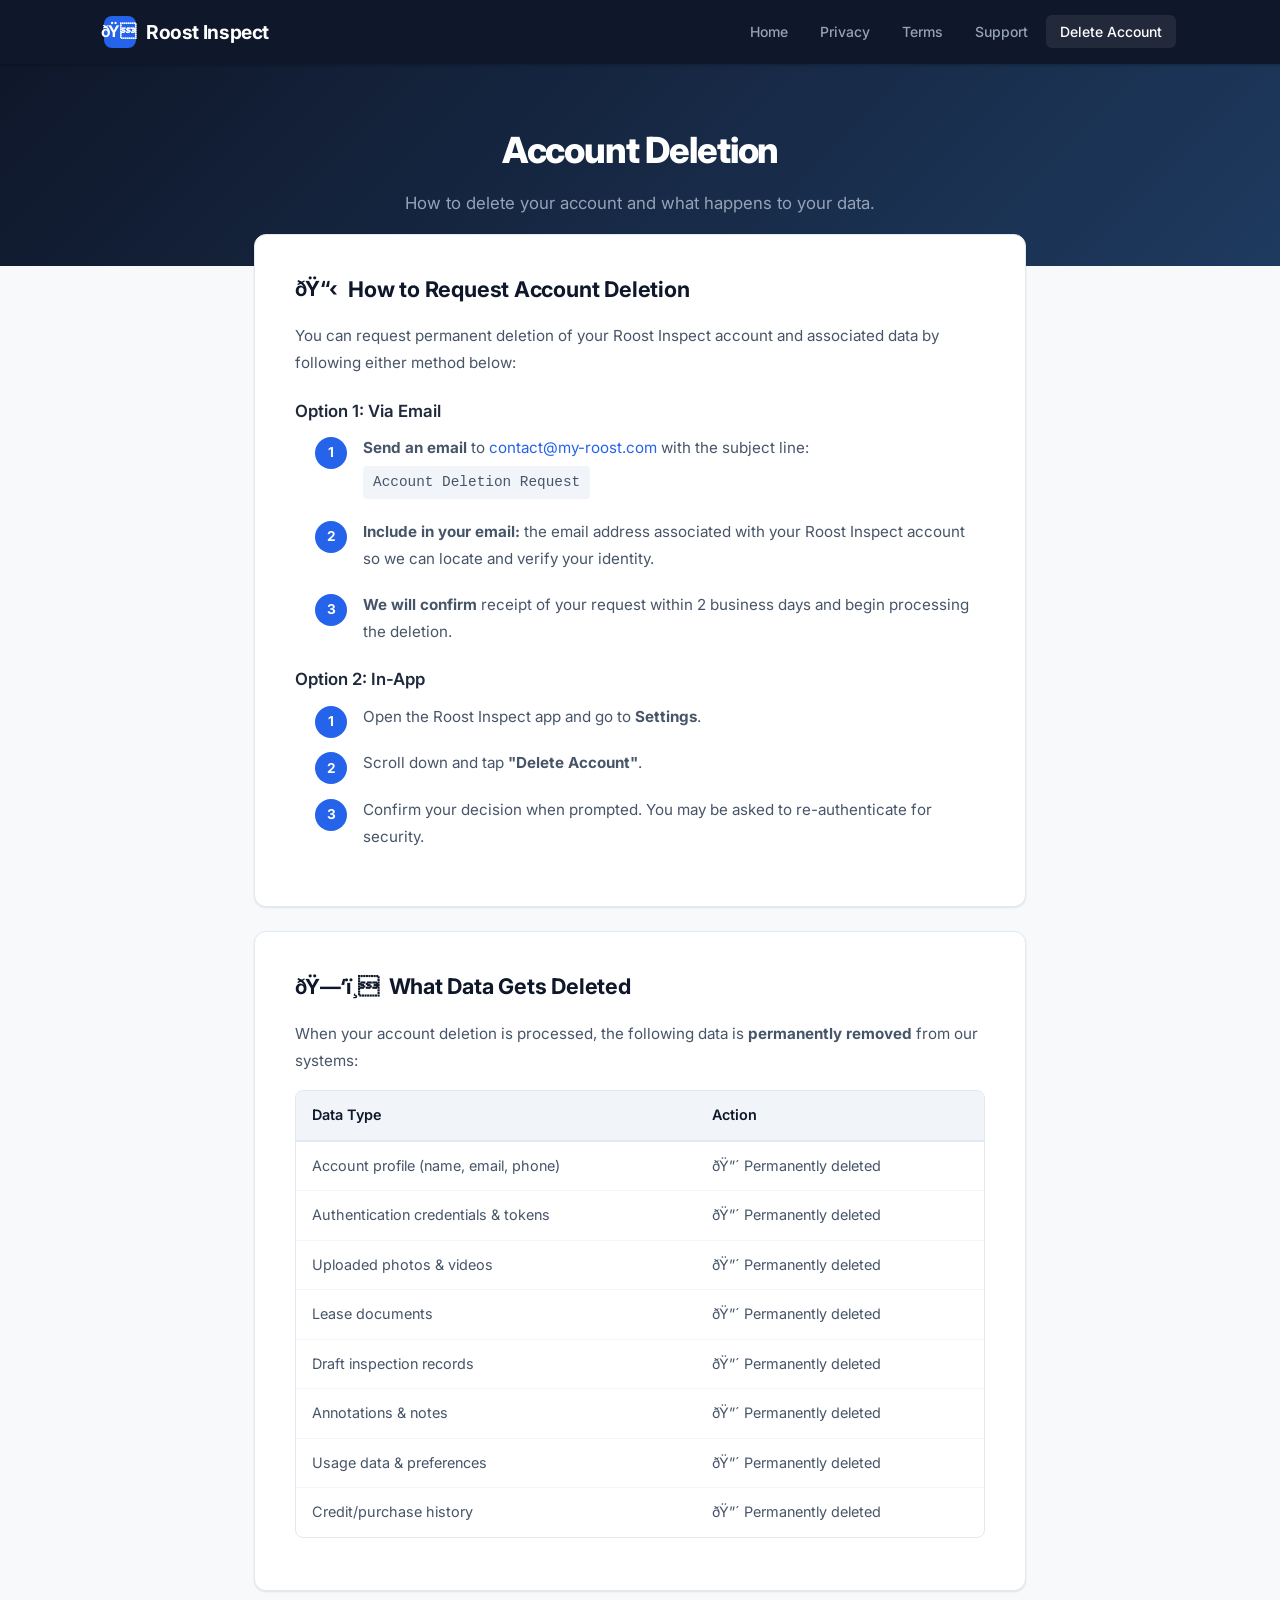
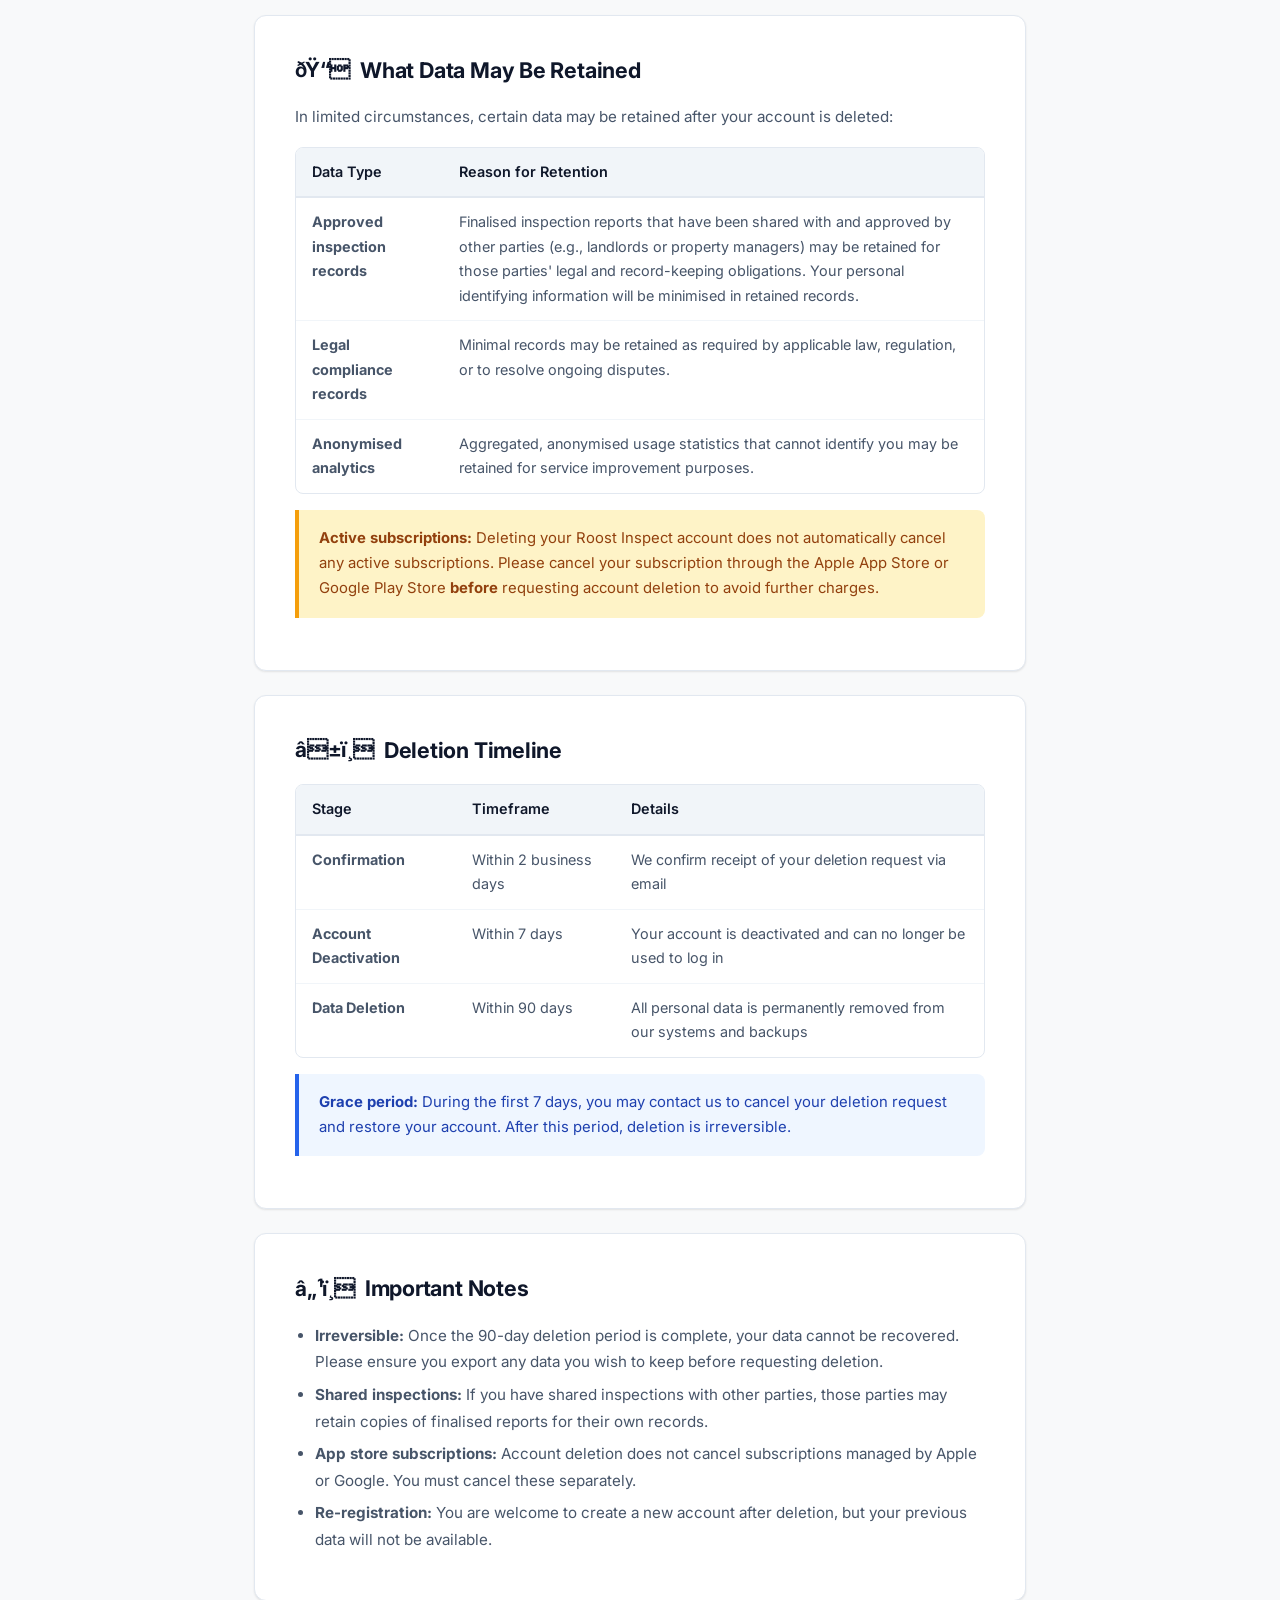
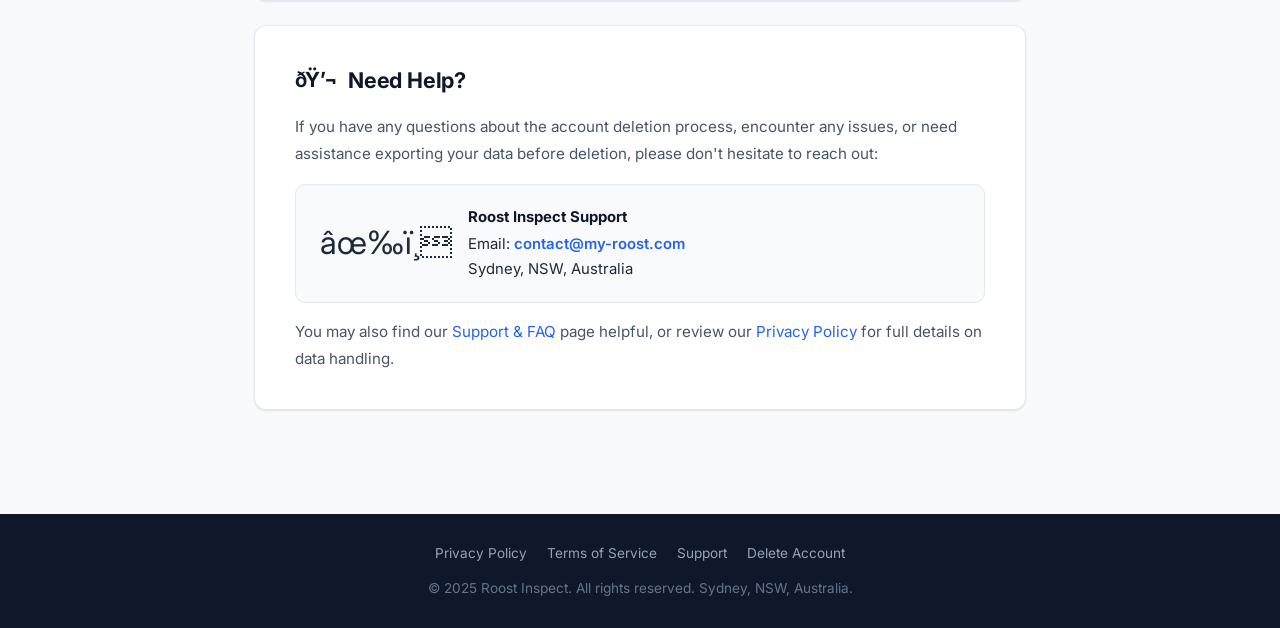
==== account-deletion.html @ df9ccfd3 "Legal pages: Privacy Policy, Terms of Service, Support, Account Deletion" ====
﻿<!DOCTYPE html>
<html lang="en">
<head>
  <meta charset="UTF-8">
  <meta name="viewport" content="width=device-width, initial-scale=1.0">
  <title>Account Deletion â€” Roost Inspect</title>
  <meta name="description" content="Learn how to delete your Roost Inspect account and what happens to your data after deletion.">
  <meta name="robots" content="index, follow">
  <meta property="og:title" content="Account Deletion â€” Roost Inspect">
  <meta property="og:description" content="Instructions for deleting your Roost Inspect account, data removal details, and retention policies.">
  <meta property="og:type" content="website">
  <link rel="stylesheet" href="styles.css">
</head>
<body>

  <!-- Navigation -->
  <header class="site-header">
    <nav class="nav-container">
      <a href="index.html" class="nav-brand">
        <span class="brand-icon">ðŸ </span>
        Roost Inspect
      </a>
      <button class="nav-toggle" aria-label="Toggle navigation" onclick="document.querySelector('.nav-links').classList.toggle('open')">
        <svg viewBox="0 0 24 24"><line x1="3" y1="6" x2="21" y2="6"/><line x1="3" y1="12" x2="21" y2="12"/><line x1="3" y1="18" x2="21" y2="18"/></svg>
      </button>
      <ul class="nav-links">
        <li><a href="index.html">Home</a></li>
        <li><a href="privacy-policy.html">Privacy</a></li>
        <li><a href="terms-of-service.html">Terms</a></li>
        <li><a href="support.html">Support</a></li>
        <li><a href="account-deletion.html" class="active">Delete Account</a></li>
      </ul>
    </nav>
  </header>

  <!-- Hero -->
  <section class="page-hero">
    <h1>Account Deletion</h1>
    <p class="subtitle">How to delete your account and what happens to your data.</p>
  </section>

  <!-- Content -->
  <main class="content-wrapper">

    <!-- How to Request -->
    <div class="card">
      <h2><span class="section-icon">ðŸ“‹</span> How to Request Account Deletion</h2>
      <p>You can request permanent deletion of your Roost Inspect account and associated data by following either method below:</p>

      <h3>Option 1: Via Email</h3>
      <ol class="steps">
        <li>
          <strong>Send an email</strong> to <a href="mailto:contact@my-roost.com?subject=Account%20Deletion%20Request">contact@my-roost.com</a> with the subject line:<br>
          <code style="background:#f1f5f9; padding:4px 10px; border-radius:4px; font-size:0.9rem; display:inline-block; margin-top:4px;">Account Deletion Request</code>
        </li>
        <li>
          <strong>Include in your email:</strong> the email address associated with your Roost Inspect account so we can locate and verify your identity.
        </li>
        <li>
          <strong>We will confirm</strong> receipt of your request within 2 business days and begin processing the deletion.
        </li>
      </ol>

      <h3>Option 2: In-App</h3>
      <ol class="steps">
        <li>Open the Roost Inspect app and go to <strong>Settings</strong>.</li>
        <li>Scroll down and tap <strong>"Delete Account"</strong>.</li>
        <li>Confirm your decision when prompted. You may be asked to re-authenticate for security.</li>
      </ol>
    </div>

    <!-- What Gets Deleted -->
    <div class="card">
      <h2><span class="section-icon">ðŸ—‘ï¸</span> What Data Gets Deleted</h2>
      <p>When your account deletion is processed, the following data is <strong>permanently removed</strong> from our systems:</p>
      <div class="table-responsive">
        <table class="data-table">
          <thead>
            <tr>
              <th>Data Type</th>
              <th>Action</th>
            </tr>
          </thead>
          <tbody>
            <tr>
              <td>Account profile (name, email, phone)</td>
              <td>ðŸ”´ Permanently deleted</td>
            </tr>
            <tr>
              <td>Authentication credentials &amp; tokens</td>
              <td>ðŸ”´ Permanently deleted</td>
            </tr>
            <tr>
              <td>Uploaded photos &amp; videos</td>
              <td>ðŸ”´ Permanently deleted</td>
            </tr>
            <tr>
              <td>Lease documents</td>
              <td>ðŸ”´ Permanently deleted</td>
            </tr>
            <tr>
              <td>Draft inspection records</td>
              <td>ðŸ”´ Permanently deleted</td>
            </tr>
            <tr>
              <td>Annotations &amp; notes</td>
              <td>ðŸ”´ Permanently deleted</td>
            </tr>
            <tr>
              <td>Usage data &amp; preferences</td>
              <td>ðŸ”´ Permanently deleted</td>
            </tr>
            <tr>
              <td>Credit/purchase history</td>
              <td>ðŸ”´ Permanently deleted</td>
            </tr>
          </tbody>
        </table>
      </div>
    </div>

    <!-- What May Be Retained -->
    <div class="card">
      <h2><span class="section-icon">ðŸ“</span> What Data May Be Retained</h2>
      <p>In limited circumstances, certain data may be retained after your account is deleted:</p>
      <div class="table-responsive">
        <table class="data-table">
          <thead>
            <tr>
              <th>Data Type</th>
              <th>Reason for Retention</th>
            </tr>
          </thead>
          <tbody>
            <tr>
              <td><strong>Approved inspection records</strong></td>
              <td>Finalised inspection reports that have been shared with and approved by other parties (e.g., landlords or property managers) may be retained for those parties' legal and record-keeping obligations. Your personal identifying information will be minimised in retained records.</td>
            </tr>
            <tr>
              <td><strong>Legal compliance records</strong></td>
              <td>Minimal records may be retained as required by applicable law, regulation, or to resolve ongoing disputes.</td>
            </tr>
            <tr>
              <td><strong>Anonymised analytics</strong></td>
              <td>Aggregated, anonymised usage statistics that cannot identify you may be retained for service improvement purposes.</td>
            </tr>
          </tbody>
        </table>
      </div>
      <div class="callout warning">
        <strong>Active subscriptions:</strong> Deleting your Roost Inspect account does not automatically cancel any active subscriptions. Please cancel your subscription through the Apple App Store or Google Play Store <strong>before</strong> requesting account deletion to avoid further charges.
      </div>
    </div>

    <!-- Timeline -->
    <div class="card">
      <h2><span class="section-icon">â±ï¸</span> Deletion Timeline</h2>
      <div class="table-responsive">
        <table class="data-table">
          <thead>
            <tr>
              <th>Stage</th>
              <th>Timeframe</th>
              <th>Details</th>
            </tr>
          </thead>
          <tbody>
            <tr>
              <td><strong>Confirmation</strong></td>
              <td>Within 2 business days</td>
              <td>We confirm receipt of your deletion request via email</td>
            </tr>
            <tr>
              <td><strong>Account Deactivation</strong></td>
              <td>Within 7 days</td>
              <td>Your account is deactivated and can no longer be used to log in</td>
            </tr>
            <tr>
              <td><strong>Data Deletion</strong></td>
              <td>Within 90 days</td>
              <td>All personal data is permanently removed from our systems and backups</td>
            </tr>
          </tbody>
        </table>
      </div>
      <div class="callout">
        <strong>Grace period:</strong> During the first 7 days, you may contact us to cancel your deletion request and restore your account. After this period, deletion is irreversible.
      </div>
    </div>

    <!-- Important Notes -->
    <div class="card">
      <h2><span class="section-icon">â„¹ï¸</span> Important Notes</h2>
      <ul>
        <li><strong>Irreversible:</strong> Once the 90-day deletion period is complete, your data cannot be recovered. Please ensure you export any data you wish to keep before requesting deletion.</li>
        <li><strong>Shared inspections:</strong> If you have shared inspections with other parties, those parties may retain copies of finalised reports for their own records.</li>
        <li><strong>App store subscriptions:</strong> Account deletion does not cancel subscriptions managed by Apple or Google. You must cancel these separately.</li>
        <li><strong>Re-registration:</strong> You are welcome to create a new account after deletion, but your previous data will not be available.</li>
      </ul>
    </div>

    <!-- Need Help -->
    <div class="card">
      <h2><span class="section-icon">ðŸ’¬</span> Need Help?</h2>
      <p>If you have any questions about the account deletion process, encounter any issues, or need assistance exporting your data before deletion, please don't hesitate to reach out:</p>
      <div class="contact-box">
        <span class="contact-icon">âœ‰ï¸</span>
        <div class="contact-details">
          <strong>Roost Inspect Support</strong>
          Email: <a href="mailto:contact@my-roost.com">contact@my-roost.com</a><br>
          Sydney, NSW, Australia
        </div>
      </div>
      <p style="margin-top:16px;">You may also find our <a href="support.html">Support &amp; FAQ</a> page helpful, or review our <a href="privacy-policy.html">Privacy Policy</a> for full details on data handling.</p>
    </div>

  </main>

  <!-- Footer -->
  <footer class="site-footer">
    <div class="footer-links">
      <a href="privacy-policy.html">Privacy Policy</a>
      <a href="terms-of-service.html">Terms of Service</a>
      <a href="support.html">Support</a>
      <a href="account-deletion.html">Delete Account</a>
    </div>
    <p>&copy; 2025 Roost Inspect. All rights reserved. Sydney, NSW, Australia.</p>
  </footer>

</body>
</html>
---- styles.css ----
/* ============================================
   Roost Inspect — Legal Pages Stylesheet
   ============================================ */

/* ---------- Reset & Base ---------- */
@import url('https://fonts.googleapis.com/css2?family=Inter:wght@300;400;500;600;700;800&display=swap');

*, *::before, *::after {
  box-sizing: border-box;
  margin: 0;
  padding: 0;
}

html {
  scroll-behavior: smooth;
  -webkit-text-size-adjust: 100%;
}

body {
  font-family: 'Inter', -apple-system, BlinkMacSystemFont, 'Segoe UI', Roboto, sans-serif;
  background-color: #f8f9fa;
  color: #1e293b;
  line-height: 1.7;
  font-size: 16px;
  -webkit-font-smoothing: antialiased;
  -moz-osx-font-smoothing: grayscale;
}

/* ---------- Links ---------- */
a {
  color: #2563eb;
  text-decoration: none;
  transition: color 0.2s ease;
}
a:hover {
  color: #1d4ed8;
  text-decoration: underline;
}

/* ---------- Navigation ---------- */
.site-header {
  background: #0f172a;
  position: sticky;
  top: 0;
  z-index: 100;
  box-shadow: 0 1px 3px rgba(0, 0, 0, 0.25);
}

.nav-container {
  max-width: 1120px;
  margin: 0 auto;
  display: flex;
  align-items: center;
  justify-content: space-between;
  padding: 0 24px;
  height: 64px;
}

.nav-brand {
  display: flex;
  align-items: center;
  gap: 10px;
  text-decoration: none;
  color: #fff;
  font-weight: 700;
  font-size: 1.2rem;
  letter-spacing: -0.02em;
  flex-shrink: 0;
}

.nav-brand:hover {
  color: #fff;
  text-decoration: none;
}

.nav-brand .brand-icon {
  width: 32px;
  height: 32px;
  background: #2563eb;
  border-radius: 8px;
  display: flex;
  align-items: center;
  justify-content: center;
  font-size: 1rem;
}

.nav-links {
  display: flex;
  align-items: center;
  gap: 4px;
  list-style: none;
}

.nav-links a {
  color: #94a3b8;
  font-size: 0.875rem;
  font-weight: 500;
  padding: 8px 14px;
  border-radius: 6px;
  transition: background 0.2s, color 0.2s;
  white-space: nowrap;
}

.nav-links a:hover,
.nav-links a.active {
  color: #fff;
  background: rgba(255, 255, 255, 0.08);
  text-decoration: none;
}

/* Mobile hamburger */
.nav-toggle {
  display: none;
  background: none;
  border: none;
  cursor: pointer;
  padding: 8px;
  color: #94a3b8;
}

.nav-toggle svg {
  width: 24px;
  height: 24px;
  stroke: currentColor;
  stroke-width: 2;
  fill: none;
}

/* ---------- Hero / Page Header ---------- */
.page-hero {
  background: linear-gradient(135deg, #0f172a 0%, #1e3a5f 100%);
  padding: 56px 24px 48px;
  text-align: center;
  color: #fff;
}

.page-hero h1 {
  font-size: 2.25rem;
  font-weight: 800;
  letter-spacing: -0.03em;
  margin-bottom: 8px;
}

.page-hero .subtitle {
  font-size: 1.05rem;
  color: #94a3b8;
  font-weight: 400;
  max-width: 560px;
  margin: 0 auto;
}

.page-hero .effective-date {
  display: inline-block;
  margin-top: 16px;
  font-size: 0.8rem;
  background: rgba(255, 255, 255, 0.1);
  padding: 4px 14px;
  border-radius: 20px;
  color: #cbd5e1;
  font-weight: 500;
}

/* ---------- Main Content ---------- */
.content-wrapper {
  max-width: 820px;
  margin: -32px auto 0;
  padding: 0 24px 80px;
  position: relative;
  z-index: 1;
}

.card {
  background: #fff;
  border: 1px solid #e2e8f0;
  border-radius: 12px;
  padding: 36px 40px;
  margin-bottom: 24px;
  box-shadow: 0 1px 3px rgba(0, 0, 0, 0.04), 0 1px 2px rgba(0, 0, 0, 0.06);
  transition: box-shadow 0.2s ease;
}

.card:hover {
  box-shadow: 0 4px 12px rgba(0, 0, 0, 0.06), 0 1px 3px rgba(0, 0, 0, 0.08);
}

.card h2 {
  font-size: 1.35rem;
  font-weight: 700;
  color: #0f172a;
  margin-bottom: 16px;
  letter-spacing: -0.01em;
  display: flex;
  align-items: center;
  gap: 10px;
}

.card h2 .section-icon {
  font-size: 1.3rem;
  flex-shrink: 0;
}

.card h3 {
  font-size: 1.05rem;
  font-weight: 600;
  color: #1e293b;
  margin: 20px 0 8px;
}

.card p,
.card li {
  color: #475569;
  font-size: 0.95rem;
  line-height: 1.75;
}

.card ul,
.card ol {
  padding-left: 20px;
  margin: 10px 0;
}

.card li {
  margin-bottom: 6px;
}

.card p + p {
  margin-top: 12px;
}

/* ---------- Tables ---------- */
.table-responsive {
  overflow-x: auto;
  margin: 16px 0;
  border-radius: 8px;
  border: 1px solid #e2e8f0;
}

.data-table {
  width: 100%;
  border-collapse: collapse;
  font-size: 0.9rem;
}

.data-table thead {
  background: #f1f5f9;
}

.data-table th {
  text-align: left;
  padding: 12px 16px;
  font-weight: 600;
  color: #0f172a;
  border-bottom: 2px solid #e2e8f0;
  white-space: nowrap;
}

.data-table td {
  padding: 12px 16px;
  border-bottom: 1px solid #f1f5f9;
  color: #475569;
  vertical-align: top;
}

.data-table tbody tr:last-child td {
  border-bottom: none;
}

.data-table tbody tr:hover {
  background: #f8fafc;
}

/* ---------- Landing Page Cards Grid ---------- */
.links-grid {
  display: grid;
  grid-template-columns: repeat(auto-fit, minmax(260px, 1fr));
  gap: 20px;
  margin-top: 8px;
}

.link-card {
  background: #fff;
  border: 1px solid #e2e8f0;
  border-radius: 12px;
  padding: 28px 28px 24px;
  text-decoration: none;
  color: inherit;
  transition: transform 0.2s, box-shadow 0.2s, border-color 0.2s;
  display: flex;
  flex-direction: column;
  box-shadow: 0 1px 3px rgba(0, 0, 0, 0.04);
}

.link-card:hover {
  transform: translateY(-3px);
  box-shadow: 0 8px 24px rgba(0, 0, 0, 0.08);
  border-color: #2563eb;
  text-decoration: none;
}

.link-card .card-icon {
  font-size: 2rem;
  margin-bottom: 14px;
}

.link-card h3 {
  font-size: 1.1rem;
  font-weight: 700;
  color: #0f172a;
  margin-bottom: 6px;
}

.link-card p {
  font-size: 0.88rem;
  color: #64748b;
  line-height: 1.6;
  flex: 1;
}

.link-card .card-arrow {
  margin-top: 14px;
  color: #2563eb;
  font-weight: 600;
  font-size: 0.88rem;
  display: flex;
  align-items: center;
  gap: 4px;
}

/* ---------- Steps / Process ---------- */
.steps {
  counter-reset: step;
  list-style: none;
  padding-left: 0;
}

.steps li {
  counter-increment: step;
  position: relative;
  padding-left: 48px;
  margin-bottom: 20px;
}

.steps li::before {
  content: counter(step);
  position: absolute;
  left: 0;
  top: 2px;
  width: 32px;
  height: 32px;
  background: #2563eb;
  color: #fff;
  font-size: 0.85rem;
  font-weight: 700;
  border-radius: 50%;
  display: flex;
  align-items: center;
  justify-content: center;
}

/* ---------- FAQ ---------- */
.faq-item {
  border-bottom: 1px solid #f1f5f9;
  padding: 18px 0;
}

.faq-item:last-child {
  border-bottom: none;
  padding-bottom: 0;
}

.faq-item:first-child {
  padding-top: 0;
}

.faq-question {
  font-weight: 600;
  color: #0f172a;
  font-size: 1rem;
  margin-bottom: 8px;
}

.faq-answer {
  color: #475569;
  font-size: 0.93rem;
  line-height: 1.7;
}

/* ---------- Highlight / Callout Box ---------- */
.callout {
  background: #eff6ff;
  border-left: 4px solid #2563eb;
  border-radius: 0 8px 8px 0;
  padding: 16px 20px;
  margin: 16px 0;
  font-size: 0.93rem;
  color: #1e40af;
}

.callout.warning {
  background: #fef3c7;
  border-left-color: #f59e0b;
  color: #92400e;
}

.callout.danger {
  background: #fef2f2;
  border-left-color: #ef4444;
  color: #991b1b;
}

/* ---------- Contact Box ---------- */
.contact-box {
  display: flex;
  align-items: center;
  gap: 16px;
  background: #f8fafc;
  border: 1px solid #e2e8f0;
  border-radius: 10px;
  padding: 20px 24px;
  margin: 16px 0;
}

.contact-box .contact-icon {
  font-size: 2rem;
  flex-shrink: 0;
}

.contact-box .contact-details {
  font-size: 0.93rem;
}

.contact-box .contact-details strong {
  display: block;
  color: #0f172a;
  margin-bottom: 2px;
}

.contact-box .contact-details a {
  font-weight: 600;
}

/* ---------- Badge ---------- */
.badge {
  display: inline-block;
  font-size: 0.75rem;
  font-weight: 600;
  padding: 3px 10px;
  border-radius: 20px;
  background: #dbeafe;
  color: #1e40af;
}

/* ---------- Footer ---------- */
.site-footer {
  background: #0f172a;
  color: #64748b;
  text-align: center;
  padding: 28px 24px;
  font-size: 0.85rem;
}

.site-footer a {
  color: #94a3b8;
}

.site-footer a:hover {
  color: #fff;
}

.footer-links {
  display: flex;
  justify-content: center;
  gap: 20px;
  flex-wrap: wrap;
  margin-bottom: 12px;
}

/* ---------- Responsive ---------- */
@media (max-width: 768px) {
  .nav-container {
    flex-wrap: wrap;
    height: auto;
    padding: 12px 16px;
  }

  .nav-toggle {
    display: block;
  }

  .nav-links {
    display: none;
    width: 100%;
    flex-direction: column;
    gap: 0;
    padding: 8px 0 4px;
  }

  .nav-links.open {
    display: flex;
  }

  .nav-links a {
    padding: 10px 12px;
    width: 100%;
    border-radius: 6px;
  }

  .page-hero {
    padding: 40px 20px 36px;
  }

  .page-hero h1 {
    font-size: 1.65rem;
  }

  .content-wrapper {
    padding: 0 16px 60px;
    margin-top: -24px;
  }

  .card {
    padding: 24px 20px;
  }

  .links-grid {
    grid-template-columns: 1fr;
  }

  .contact-box {
    flex-direction: column;
    text-align: center;
  }
}

@media (max-width: 480px) {
  body {
    font-size: 15px;
  }

  .page-hero h1 {
    font-size: 1.4rem;
  }

  .card h2 {
    font-size: 1.15rem;
  }
}
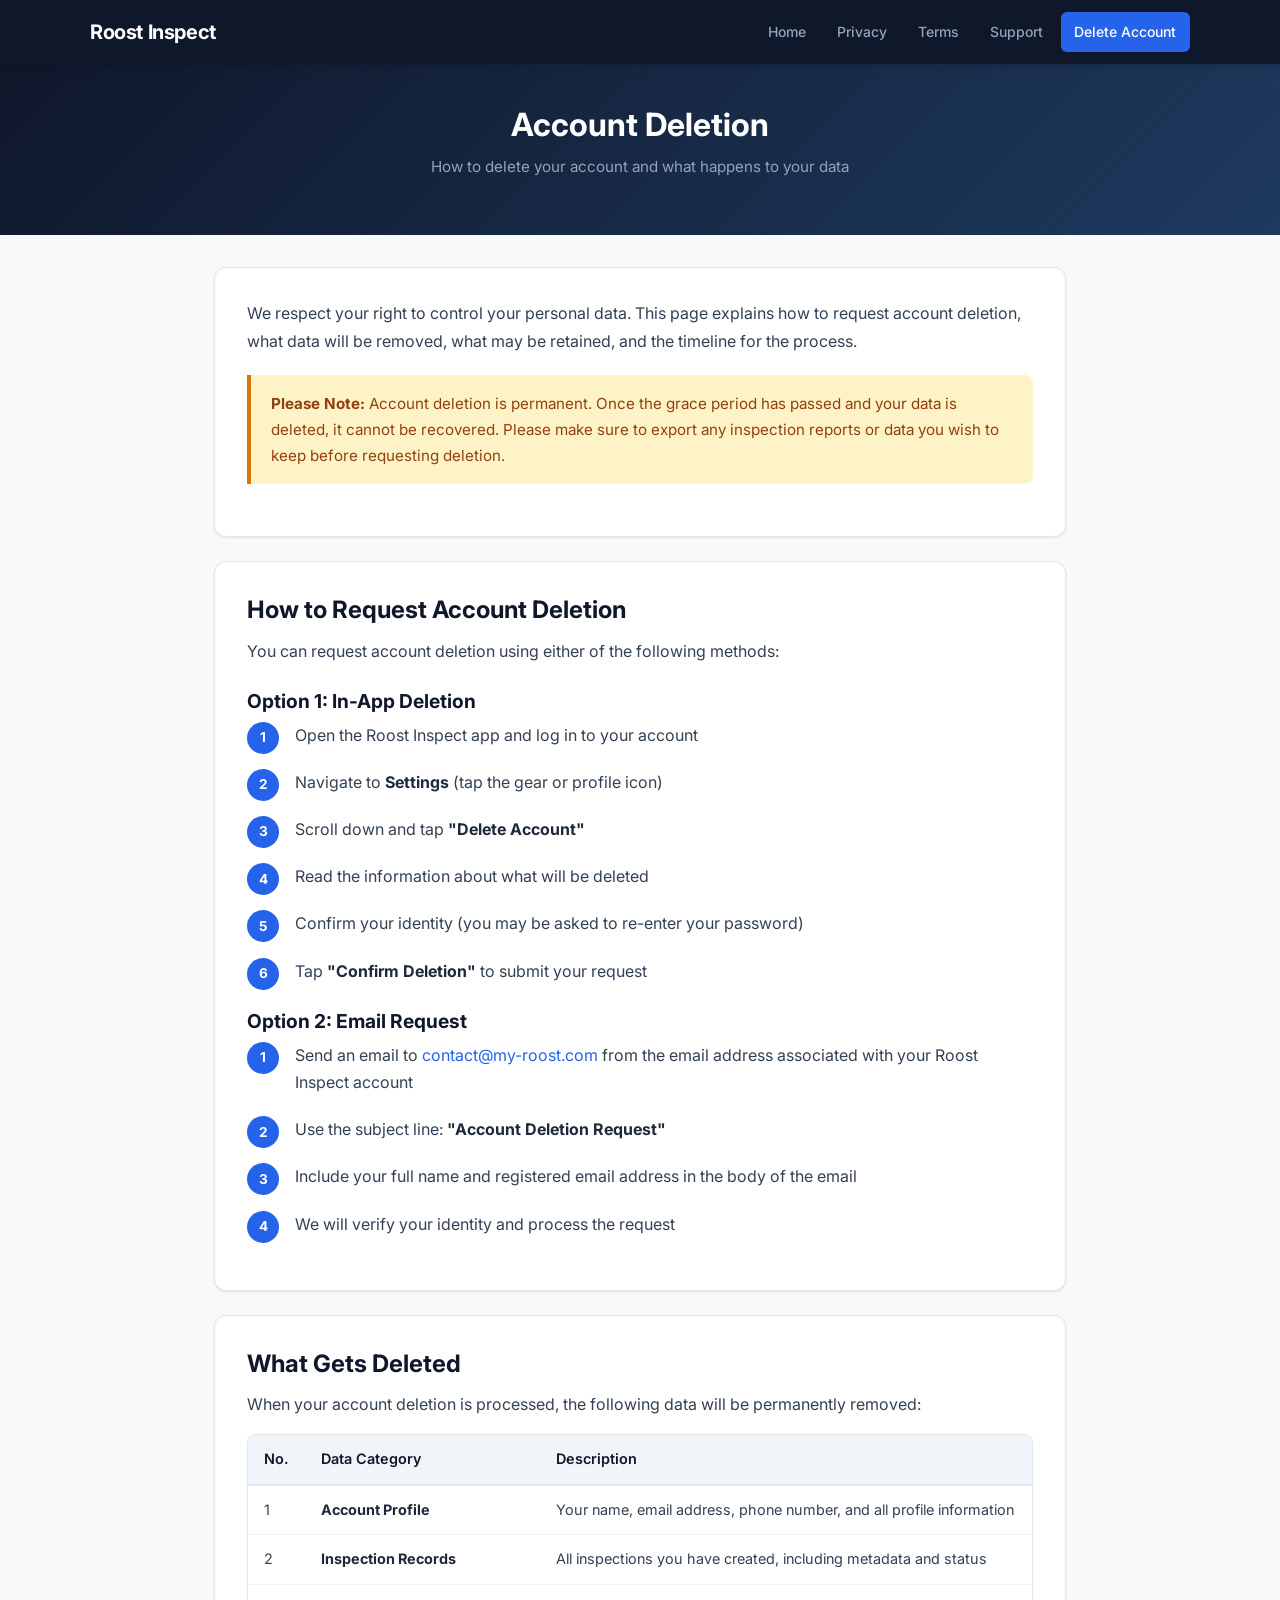
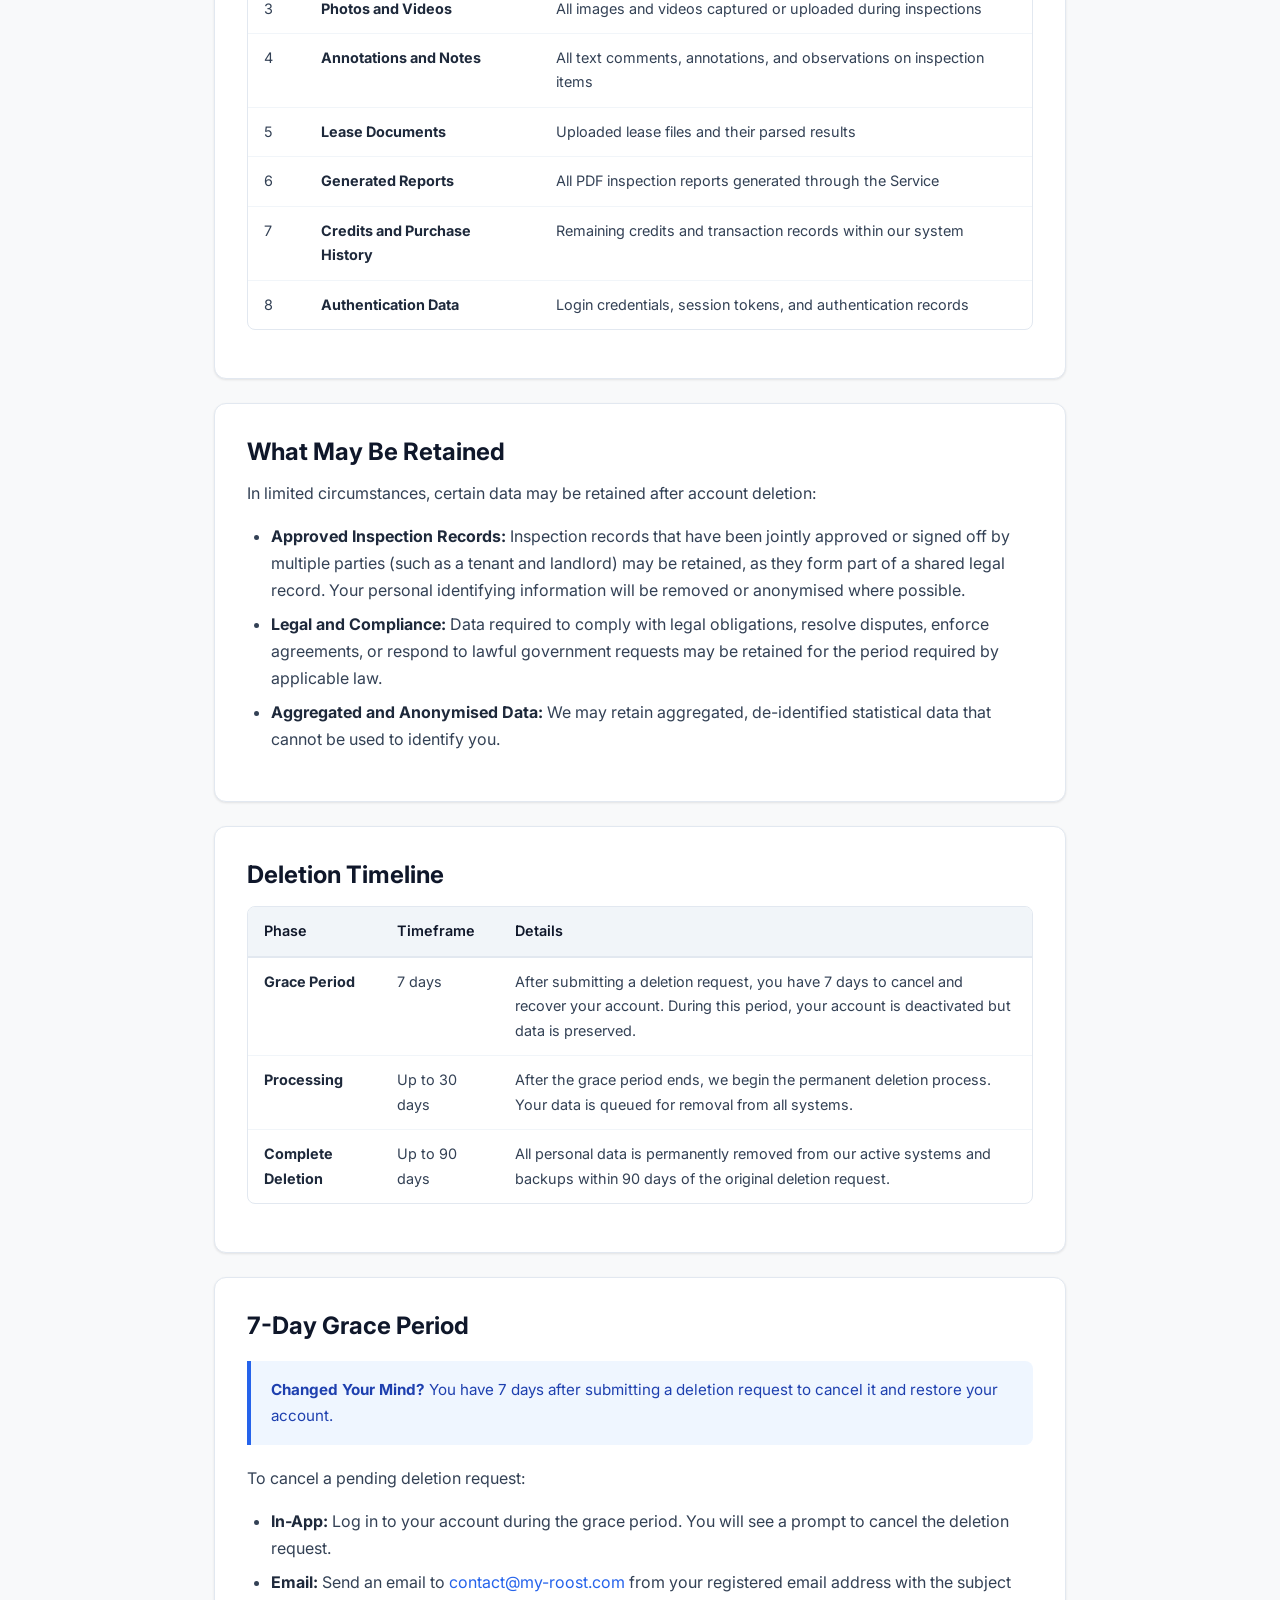
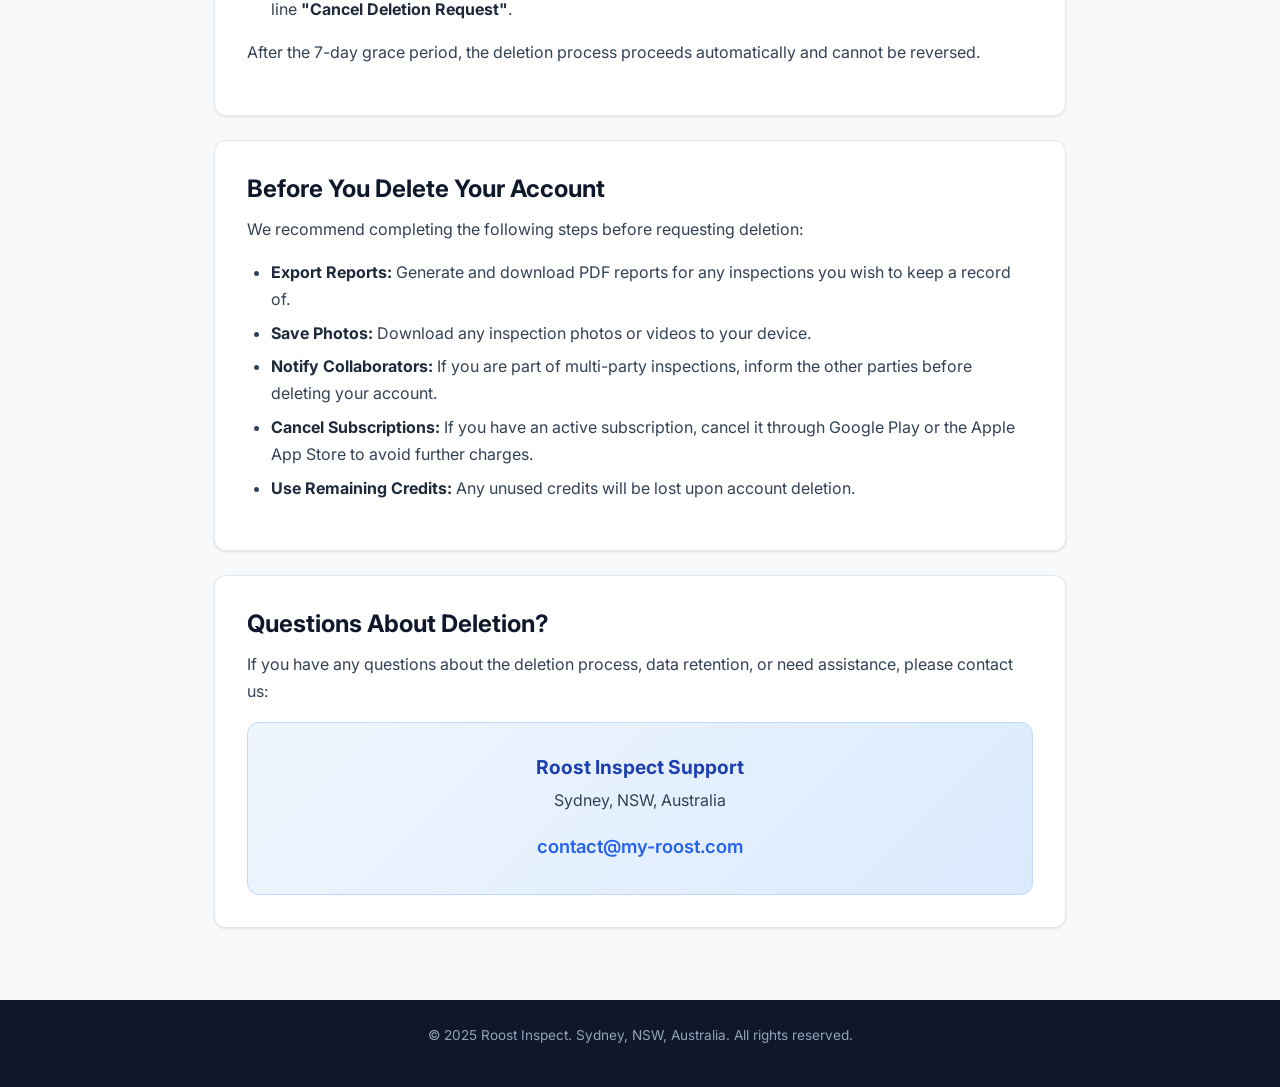
==== commit 16471263: "Rebuild: clean encoding, no emojis, proper fonts, NSW governing law" ====
--- a/account-deletion.html
+++ b/account-deletion.html
@@ -1,230 +1,226 @@
-﻿<!DOCTYPE html>
+<!DOCTYPE html>
 <html lang="en">
 <head>
   <meta charset="UTF-8">
   <meta name="viewport" content="width=device-width, initial-scale=1.0">
-  <title>Account Deletion â€” Roost Inspect</title>
-  <meta name="description" content="Learn how to delete your Roost Inspect account and what happens to your data after deletion.">
+  <title>Account Deletion &mdash; Roost Inspect</title>
+  <meta name="description" content="Learn how to delete your Roost Inspect account. Understand what data is deleted, what may be retained, and the deletion timeline.">
   <meta name="robots" content="index, follow">
-  <meta property="og:title" content="Account Deletion â€” Roost Inspect">
-  <meta property="og:description" content="Instructions for deleting your Roost Inspect account, data removal details, and retention policies.">
+  <meta property="og:title" content="Account Deletion &mdash; Roost Inspect">
+  <meta property="og:description" content="Instructions for deleting your Roost Inspect account and understanding data retention policies.">
   <meta property="og:type" content="website">
+  <link rel="preconnect" href="https://fonts.googleapis.com">
+  <link rel="preconnect" href="https://fonts.gstatic.com" crossorigin>
+  <link href="https://fonts.googleapis.com/css2?family=Inter:wght@400;500;600;700;800&display=swap" rel="stylesheet">
   <link rel="stylesheet" href="styles.css">
 </head>
 <body>
 
   <!-- Navigation -->
-  <header class="site-header">
-    <nav class="nav-container">
-      <a href="index.html" class="nav-brand">
-        <span class="brand-icon">ðŸ </span>
-        Roost Inspect
-      </a>
+  <nav class="nav-header">
+    <div class="nav-container">
+      <a href="index.html" class="nav-brand">Roost Inspect</a>
       <button class="nav-toggle" aria-label="Toggle navigation" onclick="document.querySelector('.nav-links').classList.toggle('open')">
-        <svg viewBox="0 0 24 24"><line x1="3" y1="6" x2="21" y2="6"/><line x1="3" y1="12" x2="21" y2="12"/><line x1="3" y1="18" x2="21" y2="18"/></svg>
+        <span></span><span></span><span></span>
       </button>
-      <ul class="nav-links">
-        <li><a href="index.html">Home</a></li>
-        <li><a href="privacy-policy.html">Privacy</a></li>
-        <li><a href="terms-of-service.html">Terms</a></li>
-        <li><a href="support.html">Support</a></li>
-        <li><a href="account-deletion.html" class="active">Delete Account</a></li>
-      </ul>
-    </nav>
-  </header>
-
-  <!-- Hero -->
-  <section class="page-hero">
-    <h1>Account Deletion</h1>
-    <p class="subtitle">How to delete your account and what happens to your data.</p>
-  </section>
-
-  <!-- Content -->
-  <main class="content-wrapper">
-
-    <!-- How to Request -->
-    <div class="card">
-      <h2><span class="section-icon">ðŸ“‹</span> How to Request Account Deletion</h2>
-      <p>You can request permanent deletion of your Roost Inspect account and associated data by following either method below:</p>
-
-      <h3>Option 1: Via Email</h3>
-      <ol class="steps">
-        <li>
-          <strong>Send an email</strong> to <a href="mailto:contact@my-roost.com?subject=Account%20Deletion%20Request">contact@my-roost.com</a> with the subject line:<br>
-          <code style="background:#f1f5f9; padding:4px 10px; border-radius:4px; font-size:0.9rem; display:inline-block; margin-top:4px;">Account Deletion Request</code>
-        </li>
-        <li>
-          <strong>Include in your email:</strong> the email address associated with your Roost Inspect account so we can locate and verify your identity.
-        </li>
-        <li>
-          <strong>We will confirm</strong> receipt of your request within 2 business days and begin processing the deletion.
-        </li>
-      </ol>
-
-      <h3>Option 2: In-App</h3>
-      <ol class="steps">
-        <li>Open the Roost Inspect app and go to <strong>Settings</strong>.</li>
-        <li>Scroll down and tap <strong>"Delete Account"</strong>.</li>
-        <li>Confirm your decision when prompted. You may be asked to re-authenticate for security.</li>
-      </ol>
+      <div class="nav-links">
+        <a href="index.html">Home</a>
+        <a href="privacy-policy.html">Privacy</a>
+        <a href="terms-of-service.html">Terms</a>
+        <a href="support.html">Support</a>
+        <a href="account-deletion.html" class="active">Delete Account</a>
+      </div>
     </div>
-
-    <!-- What Gets Deleted -->
-    <div class="card">
-      <h2><span class="section-icon">ðŸ—‘ï¸</span> What Data Gets Deleted</h2>
-      <p>When your account deletion is processed, the following data is <strong>permanently removed</strong> from our systems:</p>
-      <div class="table-responsive">
-        <table class="data-table">
-          <thead>
-            <tr>
-              <th>Data Type</th>
-              <th>Action</th>
-            </tr>
-          </thead>
-          <tbody>
-            <tr>
-              <td>Account profile (name, email, phone)</td>
-              <td>ðŸ”´ Permanently deleted</td>
-            </tr>
-            <tr>
-              <td>Authentication credentials &amp; tokens</td>
-              <td>ðŸ”´ Permanently deleted</td>
-            </tr>
-            <tr>
-              <td>Uploaded photos &amp; videos</td>
-              <td>ðŸ”´ Permanently deleted</td>
-            </tr>
-            <tr>
-              <td>Lease documents</td>
-              <td>ðŸ”´ Permanently deleted</td>
-            </tr>
-            <tr>
-              <td>Draft inspection records</td>
-              <td>ðŸ”´ Permanently deleted</td>
-            </tr>
-            <tr>
-              <td>Annotations &amp; notes</td>
-              <td>ðŸ”´ Permanently deleted</td>
-            </tr>
-            <tr>
-              <td>Usage data &amp; preferences</td>
-              <td>ðŸ”´ Permanently deleted</td>
-            </tr>
-            <tr>
-              <td>Credit/purchase history</td>
-              <td>ðŸ”´ Permanently deleted</td>
-            </tr>
-          </tbody>
-        </table>
-      </div>
+  </nav>
+
+  <div class="page-wrapper">
+    <!-- Page Header -->
+    <section class="page-header">
+      <h1>Account Deletion</h1>
+      <p class="subtitle">How to delete your account and what happens to your data</p>
+    </section>
+
+    <div class="container">
+
+      <!-- Intro -->
+      <div class="card">
+        <p>We respect your right to control your personal data. This page explains how to request account deletion, what data will be removed, what may be retained, and the timeline for the process.</p>
+        <div class="callout callout-warning">
+          <strong>Please Note:</strong> Account deletion is permanent. Once the grace period has passed and your data is deleted, it cannot be recovered. Please make sure to export any inspection reports or data you wish to keep before requesting deletion.
+        </div>
+      </div>
+
+      <!-- How to Request -->
+      <div class="card">
+        <h2>How to Request Account Deletion</h2>
+        <p>You can request account deletion using either of the following methods:</p>
+
+        <h3>Option 1: In-App Deletion</h3>
+        <ol class="steps-list">
+          <li>Open the Roost Inspect app and log in to your account</li>
+          <li>Navigate to <strong>Settings</strong> (tap the gear or profile icon)</li>
+          <li>Scroll down and tap <strong>"Delete Account"</strong></li>
+          <li>Read the information about what will be deleted</li>
+          <li>Confirm your identity (you may be asked to re-enter your password)</li>
+          <li>Tap <strong>"Confirm Deletion"</strong> to submit your request</li>
+        </ol>
+
+        <h3>Option 2: Email Request</h3>
+        <ol class="steps-list">
+          <li>Send an email to <a href="mailto:contact@my-roost.com">contact@my-roost.com</a> from the email address associated with your Roost Inspect account</li>
+          <li>Use the subject line: <strong>"Account Deletion Request"</strong></li>
+          <li>Include your full name and registered email address in the body of the email</li>
+          <li>We will verify your identity and process the request</li>
+        </ol>
+      </div>
+
+      <!-- What Gets Deleted -->
+      <div class="card">
+        <h2>What Gets Deleted</h2>
+        <p>When your account deletion is processed, the following data will be permanently removed:</p>
+        <div class="table-wrapper">
+          <table>
+            <thead>
+              <tr>
+                <th>No.</th>
+                <th>Data Category</th>
+                <th>Description</th>
+              </tr>
+            </thead>
+            <tbody>
+              <tr>
+                <td>1</td>
+                <td><strong>Account Profile</strong></td>
+                <td>Your name, email address, phone number, and all profile information</td>
+              </tr>
+              <tr>
+                <td>2</td>
+                <td><strong>Inspection Records</strong></td>
+                <td>All inspections you have created, including metadata and status</td>
+              </tr>
+              <tr>
+                <td>3</td>
+                <td><strong>Photos and Videos</strong></td>
+                <td>All images and videos captured or uploaded during inspections</td>
+              </tr>
+              <tr>
+                <td>4</td>
+                <td><strong>Annotations and Notes</strong></td>
+                <td>All text comments, annotations, and observations on inspection items</td>
+              </tr>
+              <tr>
+                <td>5</td>
+                <td><strong>Lease Documents</strong></td>
+                <td>Uploaded lease files and their parsed results</td>
+              </tr>
+              <tr>
+                <td>6</td>
+                <td><strong>Generated Reports</strong></td>
+                <td>All PDF inspection reports generated through the Service</td>
+              </tr>
+              <tr>
+                <td>7</td>
+                <td><strong>Credits and Purchase History</strong></td>
+                <td>Remaining credits and transaction records within our system</td>
+              </tr>
+              <tr>
+                <td>8</td>
+                <td><strong>Authentication Data</strong></td>
+                <td>Login credentials, session tokens, and authentication records</td>
+              </tr>
+            </tbody>
+          </table>
+        </div>
+      </div>
+
+      <!-- What May Be Retained -->
+      <div class="card">
+        <h2>What May Be Retained</h2>
+        <p>In limited circumstances, certain data may be retained after account deletion:</p>
+        <ul>
+          <li><strong>Approved Inspection Records:</strong> Inspection records that have been jointly approved or signed off by multiple parties (such as a tenant and landlord) may be retained, as they form part of a shared legal record. Your personal identifying information will be removed or anonymised where possible.</li>
+          <li><strong>Legal and Compliance:</strong> Data required to comply with legal obligations, resolve disputes, enforce agreements, or respond to lawful government requests may be retained for the period required by applicable law.</li>
+          <li><strong>Aggregated and Anonymised Data:</strong> We may retain aggregated, de-identified statistical data that cannot be used to identify you.</li>
+        </ul>
+      </div>
+
+      <!-- Timeline -->
+      <div class="card">
+        <h2>Deletion Timeline</h2>
+        <div class="table-wrapper">
+          <table>
+            <thead>
+              <tr>
+                <th>Phase</th>
+                <th>Timeframe</th>
+                <th>Details</th>
+              </tr>
+            </thead>
+            <tbody>
+              <tr>
+                <td><strong>Grace Period</strong></td>
+                <td>7 days</td>
+                <td>After submitting a deletion request, you have 7 days to cancel and recover your account. During this period, your account is deactivated but data is preserved.</td>
+              </tr>
+              <tr>
+                <td><strong>Processing</strong></td>
+                <td>Up to 30 days</td>
+                <td>After the grace period ends, we begin the permanent deletion process. Your data is queued for removal from all systems.</td>
+              </tr>
+              <tr>
+                <td><strong>Complete Deletion</strong></td>
+                <td>Up to 90 days</td>
+                <td>All personal data is permanently removed from our active systems and backups within 90 days of the original deletion request.</td>
+              </tr>
+            </tbody>
+          </table>
+        </div>
+      </div>
+
+      <!-- Grace Period -->
+      <div class="card">
+        <h2>7-Day Grace Period</h2>
+        <div class="callout">
+          <strong>Changed Your Mind?</strong> You have 7 days after submitting a deletion request to cancel it and restore your account.
+        </div>
+        <p>To cancel a pending deletion request:</p>
+        <ul>
+          <li><strong>In-App:</strong> Log in to your account during the grace period. You will see a prompt to cancel the deletion request.</li>
+          <li><strong>Email:</strong> Send an email to <a href="mailto:contact@my-roost.com">contact@my-roost.com</a> from your registered email address with the subject line <strong>"Cancel Deletion Request"</strong>.</li>
+        </ul>
+        <p>After the 7-day grace period, the deletion process proceeds automatically and cannot be reversed.</p>
+      </div>
+
+      <!-- Before You Delete -->
+      <div class="card">
+        <h2>Before You Delete Your Account</h2>
+        <p>We recommend completing the following steps before requesting deletion:</p>
+        <ul>
+          <li><strong>Export Reports:</strong> Generate and download PDF reports for any inspections you wish to keep a record of.</li>
+          <li><strong>Save Photos:</strong> Download any inspection photos or videos to your device.</li>
+          <li><strong>Notify Collaborators:</strong> If you are part of multi-party inspections, inform the other parties before deleting your account.</li>
+          <li><strong>Cancel Subscriptions:</strong> If you have an active subscription, cancel it through Google Play or the Apple App Store to avoid further charges.</li>
+          <li><strong>Use Remaining Credits:</strong> Any unused credits will be lost upon account deletion.</li>
+        </ul>
+      </div>
+
+      <!-- Contact -->
+      <div class="card">
+        <h2>Questions About Deletion?</h2>
+        <p>If you have any questions about the deletion process, data retention, or need assistance, please contact us:</p>
+        <div class="contact-box">
+          <h3>Roost Inspect Support</h3>
+          <p>Sydney, NSW, Australia</p>
+          <a href="mailto:contact@my-roost.com" class="email-link">contact@my-roost.com</a>
+        </div>
+      </div>
+
     </div>
-
-    <!-- What May Be Retained -->
-    <div class="card">
-      <h2><span class="section-icon">ðŸ“</span> What Data May Be Retained</h2>
-      <p>In limited circumstances, certain data may be retained after your account is deleted:</p>
-      <div class="table-responsive">
-        <table class="data-table">
-          <thead>
-            <tr>
-              <th>Data Type</th>
-              <th>Reason for Retention</th>
-            </tr>
-          </thead>
-          <tbody>
-            <tr>
-              <td><strong>Approved inspection records</strong></td>
-              <td>Finalised inspection reports that have been shared with and approved by other parties (e.g., landlords or property managers) may be retained for those parties' legal and record-keeping obligations. Your personal identifying information will be minimised in retained records.</td>
-            </tr>
-            <tr>
-              <td><strong>Legal compliance records</strong></td>
-              <td>Minimal records may be retained as required by applicable law, regulation, or to resolve ongoing disputes.</td>
-            </tr>
-            <tr>
-              <td><strong>Anonymised analytics</strong></td>
-              <td>Aggregated, anonymised usage statistics that cannot identify you may be retained for service improvement purposes.</td>
-            </tr>
-          </tbody>
-        </table>
-      </div>
-      <div class="callout warning">
-        <strong>Active subscriptions:</strong> Deleting your Roost Inspect account does not automatically cancel any active subscriptions. Please cancel your subscription through the Apple App Store or Google Play Store <strong>before</strong> requesting account deletion to avoid further charges.
-      </div>
-    </div>
-
-    <!-- Timeline -->
-    <div class="card">
-      <h2><span class="section-icon">â±ï¸</span> Deletion Timeline</h2>
-      <div class="table-responsive">
-        <table class="data-table">
-          <thead>
-            <tr>
-              <th>Stage</th>
-              <th>Timeframe</th>
-              <th>Details</th>
-            </tr>
-          </thead>
-          <tbody>
-            <tr>
-              <td><strong>Confirmation</strong></td>
-              <td>Within 2 business days</td>
-              <td>We confirm receipt of your deletion request via email</td>
-            </tr>
-            <tr>
-              <td><strong>Account Deactivation</strong></td>
-              <td>Within 7 days</td>
-              <td>Your account is deactivated and can no longer be used to log in</td>
-            </tr>
-            <tr>
-              <td><strong>Data Deletion</strong></td>
-              <td>Within 90 days</td>
-              <td>All personal data is permanently removed from our systems and backups</td>
-            </tr>
-          </tbody>
-        </table>
-      </div>
-      <div class="callout">
-        <strong>Grace period:</strong> During the first 7 days, you may contact us to cancel your deletion request and restore your account. After this period, deletion is irreversible.
-      </div>
-    </div>
-
-    <!-- Important Notes -->
-    <div class="card">
-      <h2><span class="section-icon">â„¹ï¸</span> Important Notes</h2>
-      <ul>
-        <li><strong>Irreversible:</strong> Once the 90-day deletion period is complete, your data cannot be recovered. Please ensure you export any data you wish to keep before requesting deletion.</li>
-        <li><strong>Shared inspections:</strong> If you have shared inspections with other parties, those parties may retain copies of finalised reports for their own records.</li>
-        <li><strong>App store subscriptions:</strong> Account deletion does not cancel subscriptions managed by Apple or Google. You must cancel these separately.</li>
-        <li><strong>Re-registration:</strong> You are welcome to create a new account after deletion, but your previous data will not be available.</li>
-      </ul>
-    </div>
-
-    <!-- Need Help -->
-    <div class="card">
-      <h2><span class="section-icon">ðŸ’¬</span> Need Help?</h2>
-      <p>If you have any questions about the account deletion process, encounter any issues, or need assistance exporting your data before deletion, please don't hesitate to reach out:</p>
-      <div class="contact-box">
-        <span class="contact-icon">âœ‰ï¸</span>
-        <div class="contact-details">
-          <strong>Roost Inspect Support</strong>
-          Email: <a href="mailto:contact@my-roost.com">contact@my-roost.com</a><br>
-          Sydney, NSW, Australia
-        </div>
-      </div>
-      <p style="margin-top:16px;">You may also find our <a href="support.html">Support &amp; FAQ</a> page helpful, or review our <a href="privacy-policy.html">Privacy Policy</a> for full details on data handling.</p>
-    </div>
-
-  </main>
+  </div>
 
   <!-- Footer -->
   <footer class="site-footer">
-    <div class="footer-links">
-      <a href="privacy-policy.html">Privacy Policy</a>
-      <a href="terms-of-service.html">Terms of Service</a>
-      <a href="support.html">Support</a>
-      <a href="account-deletion.html">Delete Account</a>
-    </div>
-    <p>&copy; 2025 Roost Inspect. All rights reserved. Sydney, NSW, Australia.</p>
+    <p>&copy; 2025 Roost Inspect. Sydney, NSW, Australia. All rights reserved.</p>
   </footer>
 
 </body>
--- a/styles.css
+++ b/styles.css
@@ -1,10 +1,8 @@
 /* ============================================
-   Roost Inspect — Legal Pages Stylesheet
+   Roost Inspect - Legal Pages Stylesheet
    ============================================ */
 
-/* ---------- Reset & Base ---------- */
-@import url('https://fonts.googleapis.com/css2?family=Inter:wght@300;400;500;600;700;800&display=swap');
-
+/* --- Reset & Base --- */
 *, *::before, *::after {
   box-sizing: border-box;
   margin: 0;
@@ -19,480 +17,471 @@
 body {
   font-family: 'Inter', -apple-system, BlinkMacSystemFont, 'Segoe UI', Roboto, sans-serif;
   background-color: #f8f9fa;
-  color: #1e293b;
+  color: #334155;
   line-height: 1.7;
   font-size: 16px;
-  -webkit-font-smoothing: antialiased;
-  -moz-osx-font-smoothing: grayscale;
-}
-
-/* ---------- Links ---------- */
+  min-height: 100vh;
+  display: flex;
+  flex-direction: column;
+}
+
+/* --- Typography --- */
+h1, h2, h3, h4, h5, h6 {
+  color: #0f172a;
+  line-height: 1.3;
+  font-weight: 700;
+}
+
+h1 { font-size: 2rem; margin-bottom: 1rem; }
+h2 { font-size: 1.5rem; margin-bottom: 0.75rem; margin-top: 2rem; }
+h3 { font-size: 1.2rem; margin-bottom: 0.5rem; margin-top: 1.5rem; }
+
+p { margin-bottom: 1rem; }
+
 a {
   color: #2563eb;
   text-decoration: none;
   transition: color 0.2s ease;
 }
+
 a:hover {
   color: #1d4ed8;
   text-decoration: underline;
 }
 
-/* ---------- Navigation ---------- */
-.site-header {
-  background: #0f172a;
+ul, ol {
+  margin-bottom: 1rem;
+  padding-left: 1.5rem;
+}
+
+li {
+  margin-bottom: 0.4rem;
+}
+
+strong {
+  color: #1e293b;
+}
+
+/* --- Navigation --- */
+.nav-header {
+  background-color: #0f172a;
+  padding: 0 1.5rem;
   position: sticky;
   top: 0;
-  z-index: 100;
-  box-shadow: 0 1px 3px rgba(0, 0, 0, 0.25);
+  z-index: 1000;
+  box-shadow: 0 2px 8px rgba(0, 0, 0, 0.15);
 }
 
 .nav-container {
-  max-width: 1120px;
+  max-width: 1100px;
   margin: 0 auto;
   display: flex;
   align-items: center;
   justify-content: space-between;
-  padding: 0 24px;
   height: 64px;
 }
 
 .nav-brand {
-  display: flex;
-  align-items: center;
-  gap: 10px;
-  text-decoration: none;
-  color: #fff;
+  font-size: 1.25rem;
   font-weight: 700;
-  font-size: 1.2rem;
+  color: #ffffff;
+  text-decoration: none;
   letter-spacing: -0.02em;
-  flex-shrink: 0;
 }
 
 .nav-brand:hover {
-  color: #fff;
-  text-decoration: none;
-}
-
-.nav-brand .brand-icon {
-  width: 32px;
-  height: 32px;
-  background: #2563eb;
-  border-radius: 8px;
-  display: flex;
-  align-items: center;
-  justify-content: center;
-  font-size: 1rem;
+  color: #ffffff;
+  text-decoration: none;
 }
 
 .nav-links {
   display: flex;
   align-items: center;
-  gap: 4px;
+  gap: 0.25rem;
   list-style: none;
+  padding: 0;
+  margin: 0;
 }
 
 .nav-links a {
   color: #94a3b8;
+  text-decoration: none;
+  padding: 0.5rem 0.85rem;
+  border-radius: 6px;
   font-size: 0.875rem;
   font-weight: 500;
-  padding: 8px 14px;
-  border-radius: 6px;
-  transition: background 0.2s, color 0.2s;
+  transition: color 0.2s ease, background-color 0.2s ease;
   white-space: nowrap;
 }
 
-.nav-links a:hover,
+.nav-links a:hover {
+  color: #ffffff;
+  background-color: rgba(255, 255, 255, 0.08);
+  text-decoration: none;
+}
+
 .nav-links a.active {
-  color: #fff;
-  background: rgba(255, 255, 255, 0.08);
-  text-decoration: none;
-}
-
-/* Mobile hamburger */
+  color: #ffffff;
+  background-color: #2563eb;
+}
+
+/* Hamburger Menu */
 .nav-toggle {
   display: none;
   background: none;
   border: none;
   cursor: pointer;
-  padding: 8px;
-  color: #94a3b8;
-}
-
-.nav-toggle svg {
+  padding: 0.5rem;
+  flex-direction: column;
+  gap: 5px;
+}
+
+.nav-toggle span {
+  display: block;
   width: 24px;
-  height: 24px;
-  stroke: currentColor;
-  stroke-width: 2;
-  fill: none;
-}
-
-/* ---------- Hero / Page Header ---------- */
-.page-hero {
+  height: 2px;
+  background-color: #ffffff;
+  border-radius: 2px;
+  transition: transform 0.3s ease, opacity 0.3s ease;
+}
+
+/* --- Main Content --- */
+.page-wrapper {
+  flex: 1;
+  width: 100%;
+}
+
+.container {
+  max-width: 900px;
+  margin: 0 auto;
+  padding: 2rem 1.5rem 3rem;
+}
+
+/* --- Card --- */
+.card {
+  background: #ffffff;
+  border-radius: 12px;
+  padding: 2rem;
+  margin-bottom: 1.5rem;
+  box-shadow: 0 1px 3px rgba(0, 0, 0, 0.06), 0 1px 2px rgba(0, 0, 0, 0.04);
+  border: 1px solid #e2e8f0;
+}
+
+.card h2:first-child {
+  margin-top: 0;
+}
+
+/* --- Hero Section --- */
+.hero {
   background: linear-gradient(135deg, #0f172a 0%, #1e3a5f 100%);
-  padding: 56px 24px 48px;
+  color: #ffffff;
+  padding: 3.5rem 1.5rem;
   text-align: center;
-  color: #fff;
-}
-
-.page-hero h1 {
-  font-size: 2.25rem;
+}
+
+.hero h1 {
+  color: #ffffff;
+  font-size: 2.5rem;
+  margin-bottom: 0.75rem;
   font-weight: 800;
   letter-spacing: -0.03em;
-  margin-bottom: 8px;
-}
-
-.page-hero .subtitle {
-  font-size: 1.05rem;
+}
+
+.hero p {
+  color: #cbd5e1;
+  font-size: 1.125rem;
+  max-width: 600px;
+  margin: 0 auto;
+}
+
+/* --- Page Header --- */
+.page-header {
+  background: linear-gradient(135deg, #0f172a 0%, #1e3a5f 100%);
+  color: #ffffff;
+  padding: 2.5rem 1.5rem;
+  text-align: center;
+}
+
+.page-header h1 {
+  color: #ffffff;
+  font-size: 2rem;
+  margin-bottom: 0.5rem;
+}
+
+.page-header .subtitle {
   color: #94a3b8;
-  font-weight: 400;
-  max-width: 560px;
-  margin: 0 auto;
-}
-
-.page-hero .effective-date {
-  display: inline-block;
-  margin-top: 16px;
-  font-size: 0.8rem;
-  background: rgba(255, 255, 255, 0.1);
-  padding: 4px 14px;
-  border-radius: 20px;
-  color: #cbd5e1;
-  font-weight: 500;
-}
-
-/* ---------- Main Content ---------- */
-.content-wrapper {
-  max-width: 820px;
-  margin: -32px auto 0;
-  padding: 0 24px 80px;
-  position: relative;
-  z-index: 1;
-}
-
-.card {
-  background: #fff;
+  font-size: 0.95rem;
+}
+
+/* --- Link Cards Grid (Home page) --- */
+.cards-grid {
+  display: grid;
+  grid-template-columns: repeat(auto-fit, minmax(260px, 1fr));
+  gap: 1.25rem;
+  margin-top: 1.5rem;
+}
+
+.link-card {
+  background: #ffffff;
+  border-radius: 12px;
+  padding: 1.75rem;
+  box-shadow: 0 1px 3px rgba(0, 0, 0, 0.06), 0 1px 2px rgba(0, 0, 0, 0.04);
   border: 1px solid #e2e8f0;
-  border-radius: 12px;
-  padding: 36px 40px;
-  margin-bottom: 24px;
-  box-shadow: 0 1px 3px rgba(0, 0, 0, 0.04), 0 1px 2px rgba(0, 0, 0, 0.06);
-  transition: box-shadow 0.2s ease;
-}
-
-.card:hover {
-  box-shadow: 0 4px 12px rgba(0, 0, 0, 0.06), 0 1px 3px rgba(0, 0, 0, 0.08);
-}
-
-.card h2 {
-  font-size: 1.35rem;
-  font-weight: 700;
-  color: #0f172a;
-  margin-bottom: 16px;
-  letter-spacing: -0.01em;
+  transition: transform 0.2s ease, box-shadow 0.2s ease;
+  text-decoration: none;
+  display: block;
+  color: inherit;
+}
+
+.link-card:hover {
+  transform: translateY(-3px);
+  box-shadow: 0 8px 25px rgba(0, 0, 0, 0.1);
+  text-decoration: none;
+  color: inherit;
+}
+
+.link-card .card-icon {
+  width: 44px;
+  height: 44px;
+  background-color: #eff6ff;
+  border-radius: 10px;
   display: flex;
   align-items: center;
-  gap: 10px;
-}
-
-.card h2 .section-icon {
-  font-size: 1.3rem;
-  flex-shrink: 0;
-}
-
-.card h3 {
-  font-size: 1.05rem;
-  font-weight: 600;
-  color: #1e293b;
-  margin: 20px 0 8px;
-}
-
-.card p,
-.card li {
-  color: #475569;
+  justify-content: center;
+  margin-bottom: 1rem;
+}
+
+.link-card .card-icon svg {
+  width: 22px;
+  height: 22px;
+  stroke: #2563eb;
+  fill: none;
+  stroke-width: 2;
+  stroke-linecap: round;
+  stroke-linejoin: round;
+}
+
+.link-card h3 {
+  margin-top: 0;
+  font-size: 1.1rem;
+  color: #0f172a;
+}
+
+.link-card p {
+  color: #64748b;
+  font-size: 0.9rem;
+  margin-bottom: 0;
+}
+
+/* --- Callout Box --- */
+.callout {
+  background-color: #eff6ff;
+  border-left: 4px solid #2563eb;
+  border-radius: 0 8px 8px 0;
+  padding: 1rem 1.25rem;
+  margin: 1.25rem 0;
   font-size: 0.95rem;
-  line-height: 1.75;
-}
-
-.card ul,
-.card ol {
-  padding-left: 20px;
-  margin: 10px 0;
-}
-
-.card li {
-  margin-bottom: 6px;
-}
-
-.card p + p {
-  margin-top: 12px;
-}
-
-/* ---------- Tables ---------- */
-.table-responsive {
+  color: #1e40af;
+}
+
+.callout strong {
+  color: #1e40af;
+}
+
+.callout-warning {
+  background-color: #fef3c7;
+  border-left-color: #d97706;
+  color: #92400e;
+}
+
+.callout-warning strong {
+  color: #92400e;
+}
+
+/* --- Tables --- */
+.table-wrapper {
   overflow-x: auto;
-  margin: 16px 0;
+  margin: 1rem 0;
   border-radius: 8px;
   border: 1px solid #e2e8f0;
 }
 
-.data-table {
+table {
   width: 100%;
   border-collapse: collapse;
   font-size: 0.9rem;
 }
 
-.data-table thead {
-  background: #f1f5f9;
-}
-
-.data-table th {
+thead {
+  background-color: #f1f5f9;
+}
+
+th {
   text-align: left;
-  padding: 12px 16px;
+  padding: 0.75rem 1rem;
   font-weight: 600;
   color: #0f172a;
   border-bottom: 2px solid #e2e8f0;
   white-space: nowrap;
 }
 
-.data-table td {
-  padding: 12px 16px;
+td {
+  padding: 0.75rem 1rem;
   border-bottom: 1px solid #f1f5f9;
+  vertical-align: top;
+}
+
+tr:last-child td {
+  border-bottom: none;
+}
+
+tr:hover {
+  background-color: #f8fafc;
+}
+
+/* --- FAQ / Accordion --- */
+.faq-item {
+  border-bottom: 1px solid #e2e8f0;
+  padding: 1.25rem 0;
+}
+
+.faq-item:last-child {
+  border-bottom: none;
+}
+
+.faq-question {
+  font-weight: 600;
+  color: #0f172a;
+  font-size: 1.05rem;
+  margin-bottom: 0.5rem;
+  cursor: pointer;
+  display: flex;
+  align-items: flex-start;
+  gap: 0.5rem;
+}
+
+.faq-question .q-marker {
+  color: #2563eb;
+  font-weight: 700;
+  flex-shrink: 0;
+}
+
+.faq-answer {
+  padding-left: 1.75rem;
   color: #475569;
-  vertical-align: top;
-}
-
-.data-table tbody tr:last-child td {
-  border-bottom: none;
-}
-
-.data-table tbody tr:hover {
-  background: #f8fafc;
-}
-
-/* ---------- Landing Page Cards Grid ---------- */
-.links-grid {
-  display: grid;
-  grid-template-columns: repeat(auto-fit, minmax(260px, 1fr));
-  gap: 20px;
-  margin-top: 8px;
-}
-
-.link-card {
-  background: #fff;
-  border: 1px solid #e2e8f0;
-  border-radius: 12px;
-  padding: 28px 28px 24px;
-  text-decoration: none;
-  color: inherit;
-  transition: transform 0.2s, box-shadow 0.2s, border-color 0.2s;
-  display: flex;
-  flex-direction: column;
-  box-shadow: 0 1px 3px rgba(0, 0, 0, 0.04);
-}
-
-.link-card:hover {
-  transform: translateY(-3px);
-  box-shadow: 0 8px 24px rgba(0, 0, 0, 0.08);
-  border-color: #2563eb;
-  text-decoration: none;
-}
-
-.link-card .card-icon {
-  font-size: 2rem;
-  margin-bottom: 14px;
-}
-
-.link-card h3 {
-  font-size: 1.1rem;
-  font-weight: 700;
-  color: #0f172a;
-  margin-bottom: 6px;
-}
-
-.link-card p {
-  font-size: 0.88rem;
-  color: #64748b;
-  line-height: 1.6;
-  flex: 1;
-}
-
-.link-card .card-arrow {
-  margin-top: 14px;
-  color: #2563eb;
-  font-weight: 600;
-  font-size: 0.88rem;
-  display: flex;
-  align-items: center;
-  gap: 4px;
-}
-
-/* ---------- Steps / Process ---------- */
-.steps {
-  counter-reset: step;
+}
+
+.faq-answer p:last-child {
+  margin-bottom: 0;
+}
+
+/* --- Steps List --- */
+.steps-list {
+  counter-reset: step-counter;
   list-style: none;
   padding-left: 0;
 }
 
-.steps li {
-  counter-increment: step;
+.steps-list li {
+  counter-increment: step-counter;
   position: relative;
-  padding-left: 48px;
-  margin-bottom: 20px;
-}
-
-.steps li::before {
-  content: counter(step);
+  padding-left: 3rem;
+  margin-bottom: 1.25rem;
+}
+
+.steps-list li::before {
+  content: counter(step-counter);
   position: absolute;
   left: 0;
-  top: 2px;
-  width: 32px;
-  height: 32px;
-  background: #2563eb;
-  color: #fff;
+  top: 0;
+  width: 2rem;
+  height: 2rem;
+  background-color: #2563eb;
+  color: #ffffff;
+  border-radius: 50%;
+  font-weight: 700;
   font-size: 0.85rem;
-  font-weight: 700;
-  border-radius: 50%;
   display: flex;
   align-items: center;
   justify-content: center;
 }
 
-/* ---------- FAQ ---------- */
-.faq-item {
-  border-bottom: 1px solid #f1f5f9;
-  padding: 18px 0;
-}
-
-.faq-item:last-child {
-  border-bottom: none;
-  padding-bottom: 0;
-}
-
-.faq-item:first-child {
-  padding-top: 0;
-}
-
-.faq-question {
-  font-weight: 600;
-  color: #0f172a;
-  font-size: 1rem;
-  margin-bottom: 8px;
-}
-
-.faq-answer {
-  color: #475569;
-  font-size: 0.93rem;
-  line-height: 1.7;
-}
-
-/* ---------- Highlight / Callout Box ---------- */
-.callout {
-  background: #eff6ff;
-  border-left: 4px solid #2563eb;
-  border-radius: 0 8px 8px 0;
-  padding: 16px 20px;
-  margin: 16px 0;
-  font-size: 0.93rem;
-  color: #1e40af;
-}
-
-.callout.warning {
-  background: #fef3c7;
-  border-left-color: #f59e0b;
-  color: #92400e;
-}
-
-.callout.danger {
-  background: #fef2f2;
-  border-left-color: #ef4444;
-  color: #991b1b;
-}
-
-/* ---------- Contact Box ---------- */
-.contact-box {
-  display: flex;
-  align-items: center;
-  gap: 16px;
-  background: #f8fafc;
-  border: 1px solid #e2e8f0;
-  border-radius: 10px;
-  padding: 20px 24px;
-  margin: 16px 0;
-}
-
-.contact-box .contact-icon {
-  font-size: 2rem;
-  flex-shrink: 0;
-}
-
-.contact-box .contact-details {
-  font-size: 0.93rem;
-}
-
-.contact-box .contact-details strong {
-  display: block;
-  color: #0f172a;
-  margin-bottom: 2px;
-}
-
-.contact-box .contact-details a {
-  font-weight: 600;
-}
-
-/* ---------- Badge ---------- */
-.badge {
-  display: inline-block;
-  font-size: 0.75rem;
-  font-weight: 600;
-  padding: 3px 10px;
-  border-radius: 20px;
-  background: #dbeafe;
-  color: #1e40af;
-}
-
-/* ---------- Footer ---------- */
+/* --- Section Number Headers --- */
+.section-num {
+  color: #2563eb;
+  font-weight: 700;
+  margin-right: 0.25rem;
+}
+
+/* --- Footer --- */
 .site-footer {
-  background: #0f172a;
-  color: #64748b;
+  background-color: #0f172a;
+  color: #94a3b8;
   text-align: center;
-  padding: 28px 24px;
+  padding: 1.5rem;
   font-size: 0.85rem;
+  margin-top: auto;
 }
 
 .site-footer a {
   color: #94a3b8;
+  text-decoration: underline;
 }
 
 .site-footer a:hover {
-  color: #fff;
-}
-
-.footer-links {
-  display: flex;
-  justify-content: center;
-  gap: 20px;
-  flex-wrap: wrap;
-  margin-bottom: 12px;
-}
-
-/* ---------- Responsive ---------- */
+  color: #ffffff;
+}
+
+/* --- Effective Date Badge --- */
+.effective-date {
+  display: inline-block;
+  background-color: #f1f5f9;
+  color: #475569;
+  padding: 0.35rem 0.85rem;
+  border-radius: 20px;
+  font-size: 0.85rem;
+  font-weight: 500;
+  margin-top: 0.5rem;
+}
+
+/* --- Contact Box --- */
+.contact-box {
+  background: linear-gradient(135deg, #eff6ff 0%, #dbeafe 100%);
+  border-radius: 12px;
+  padding: 2rem;
+  text-align: center;
+  border: 1px solid #bfdbfe;
+}
+
+.contact-box h3 {
+  color: #1e40af;
+  margin-top: 0;
+}
+
+.contact-box .email-link {
+  font-size: 1.15rem;
+  font-weight: 600;
+  color: #2563eb;
+}
+
+/* --- Responsive: Tablet --- */
 @media (max-width: 768px) {
-  .nav-container {
-    flex-wrap: wrap;
-    height: auto;
-    padding: 12px 16px;
-  }
-
   .nav-toggle {
-    display: block;
+    display: flex;
   }
 
   .nav-links {
     display: none;
-    width: 100%;
+    position: absolute;
+    top: 64px;
+    left: 0;
+    right: 0;
+    background-color: #0f172a;
     flex-direction: column;
-    gap: 0;
-    padding: 8px 0 4px;
+    padding: 0.75rem 1rem 1rem;
+    gap: 0.125rem;
+    border-top: 1px solid #1e293b;
+    box-shadow: 0 8px 16px rgba(0, 0, 0, 0.2);
   }
 
   .nav-links.open {
@@ -500,48 +489,53 @@
   }
 
   .nav-links a {
-    padding: 10px 12px;
+    padding: 0.65rem 1rem;
     width: 100%;
-    border-radius: 6px;
-  }
-
-  .page-hero {
-    padding: 40px 20px 36px;
-  }
-
-  .page-hero h1 {
-    font-size: 1.65rem;
-  }
-
-  .content-wrapper {
-    padding: 0 16px 60px;
-    margin-top: -24px;
+  }
+
+  .hero h1 {
+    font-size: 1.85rem;
+  }
+
+  .page-header h1 {
+    font-size: 1.6rem;
+  }
+
+  .container {
+    padding: 1.25rem 1rem 2rem;
   }
 
   .card {
-    padding: 24px 20px;
-  }
-
-  .links-grid {
+    padding: 1.5rem 1.25rem;
+  }
+
+  h1 { font-size: 1.6rem; }
+  h2 { font-size: 1.3rem; }
+}
+
+/* --- Responsive: Mobile --- */
+@media (max-width: 480px) {
+  .hero h1 {
+    font-size: 1.5rem;
+  }
+
+  .hero p {
+    font-size: 1rem;
+  }
+
+  .cards-grid {
     grid-template-columns: 1fr;
   }
 
-  .contact-box {
-    flex-direction: column;
-    text-align: center;
-  }
-}
-
-@media (max-width: 480px) {
-  body {
-    font-size: 15px;
-  }
-
-  .page-hero h1 {
-    font-size: 1.4rem;
-  }
-
-  .card h2 {
-    font-size: 1.15rem;
-  }
-}
+  .card {
+    padding: 1.25rem 1rem;
+  }
+
+  table {
+    font-size: 0.8rem;
+  }
+
+  th, td {
+    padding: 0.5rem 0.65rem;
+  }
+}
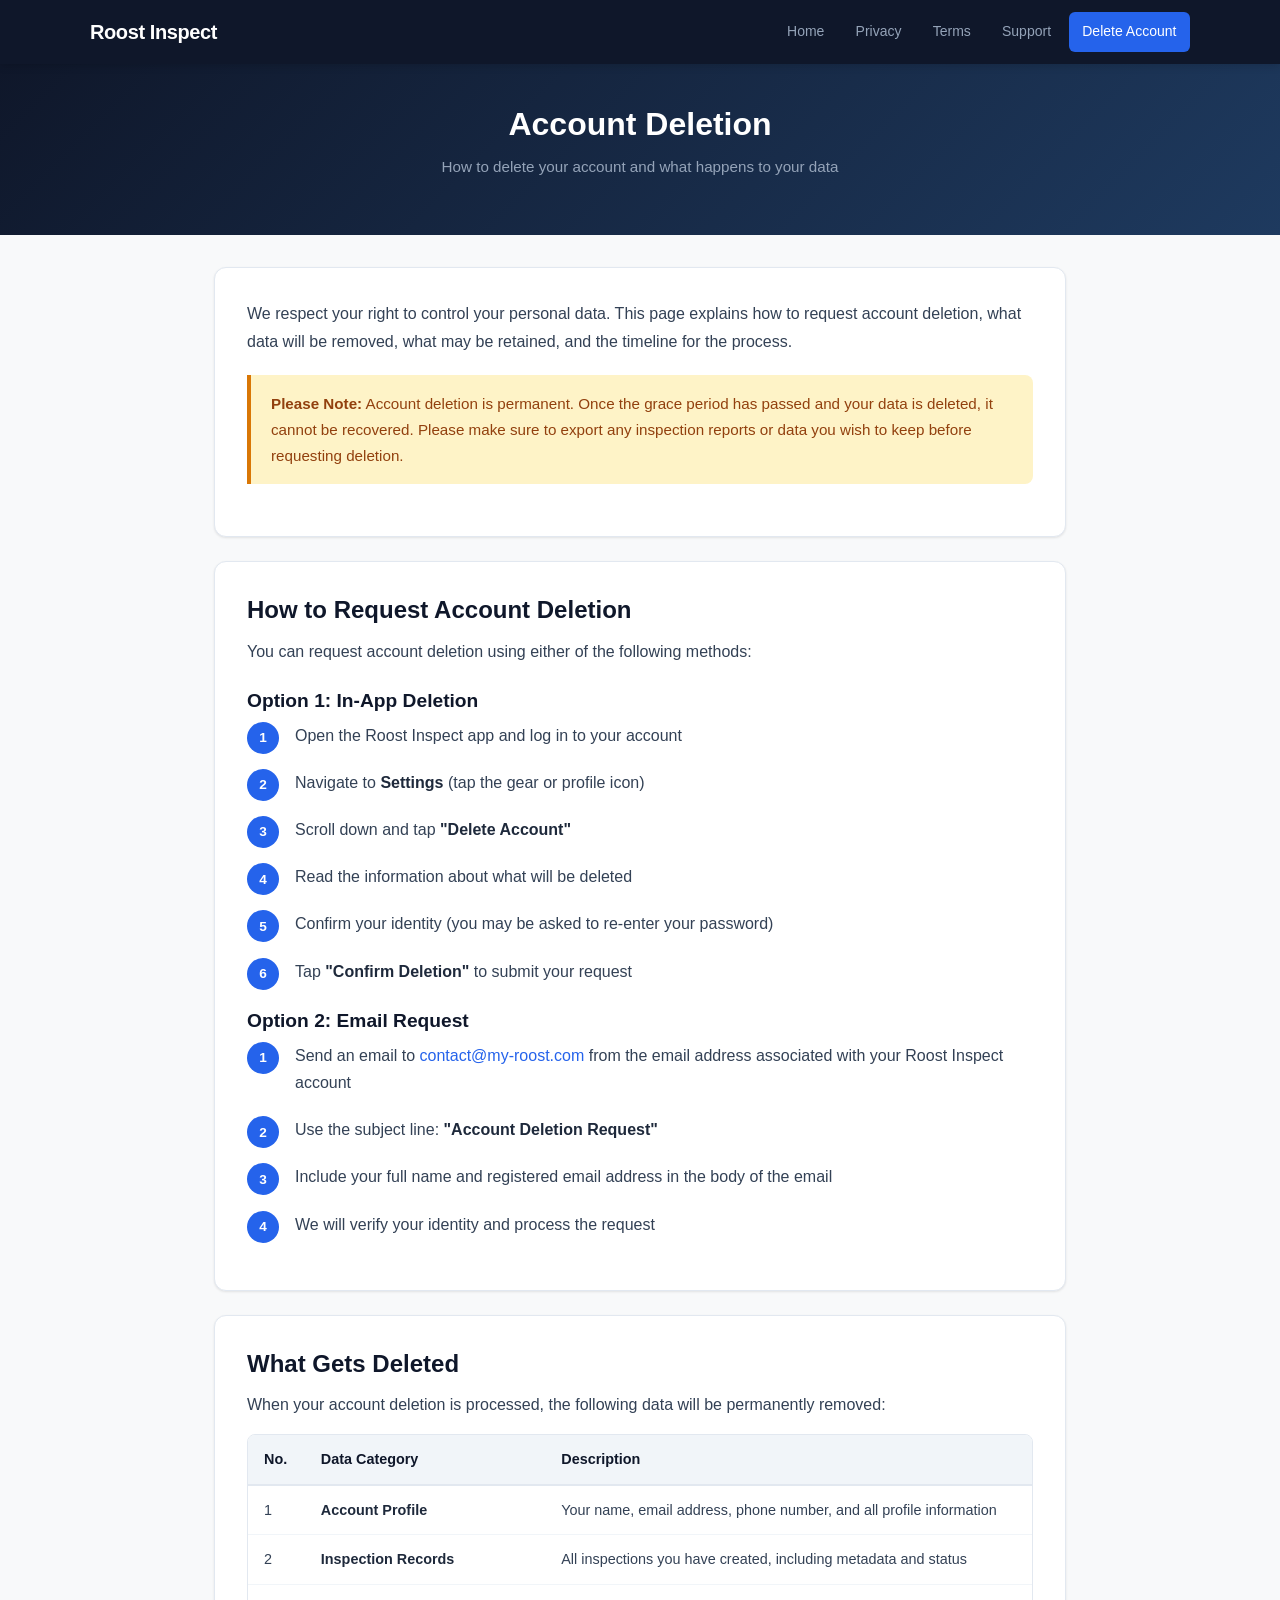
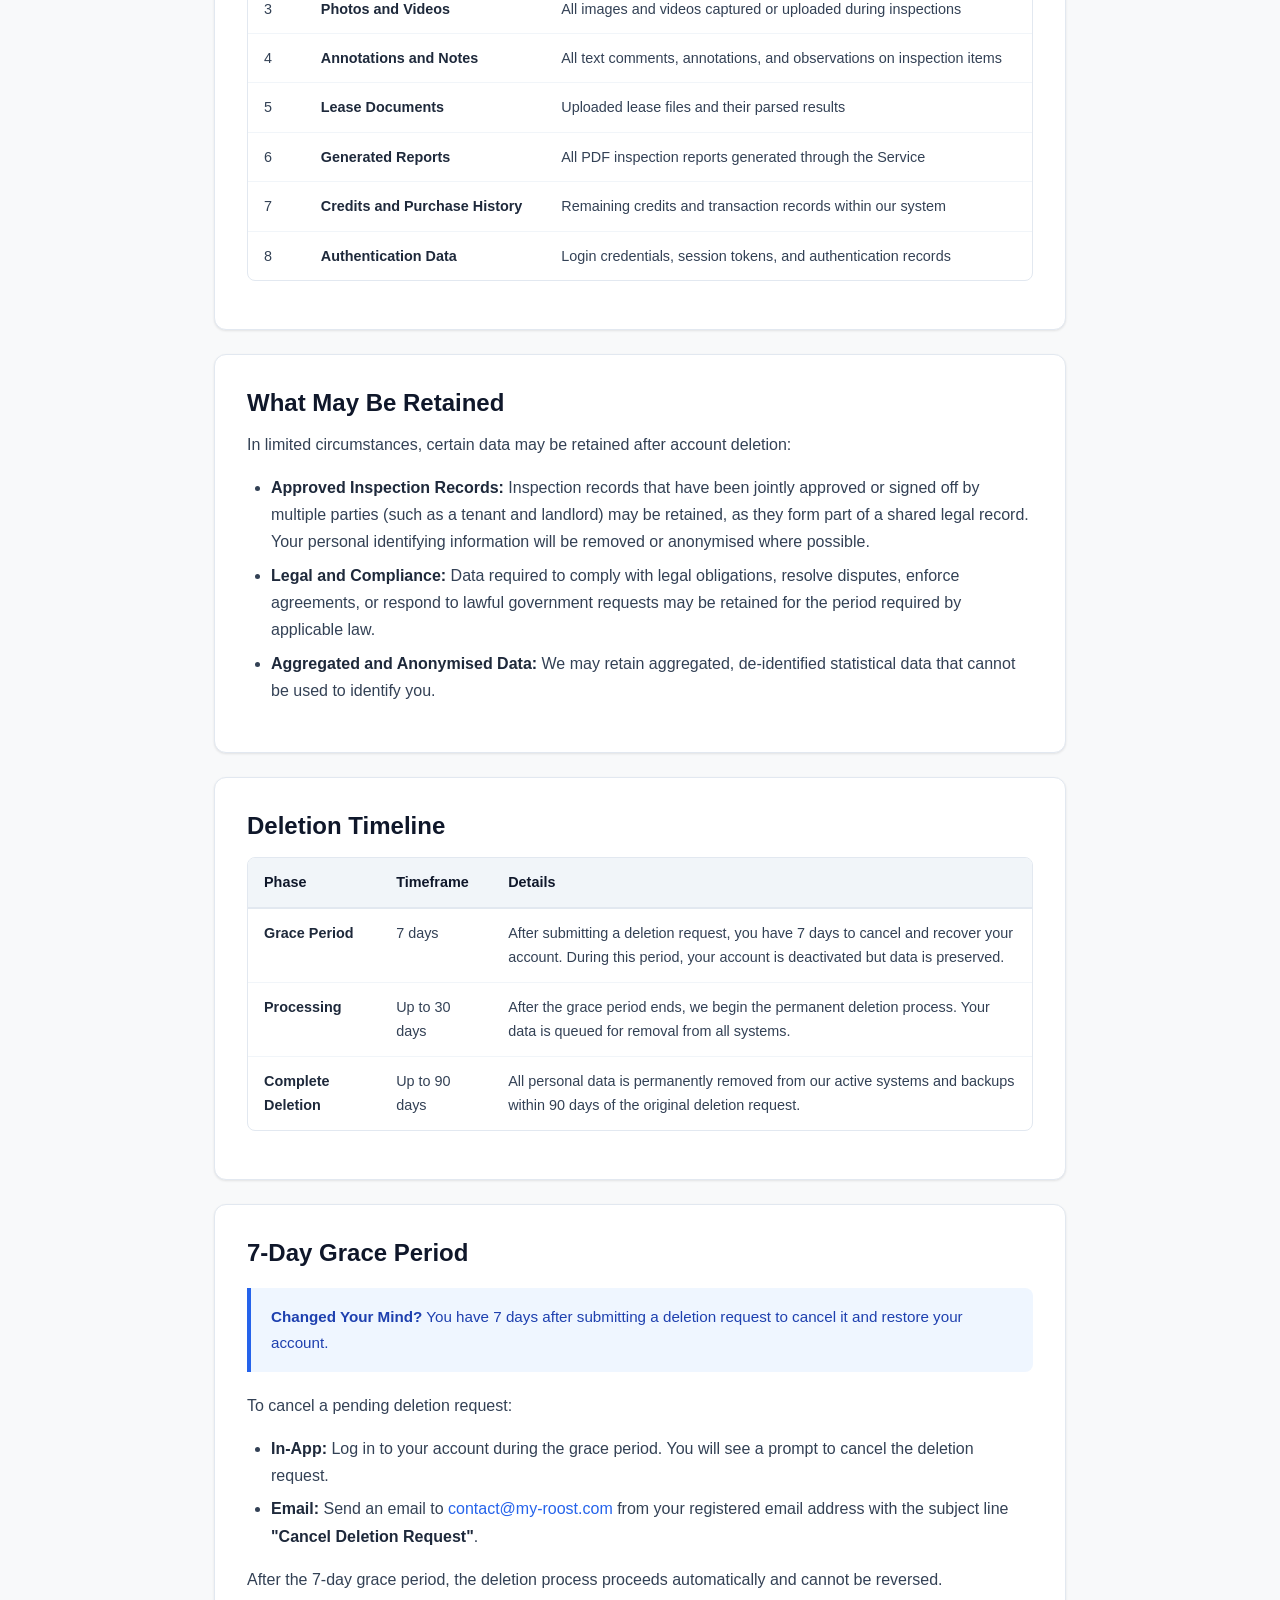
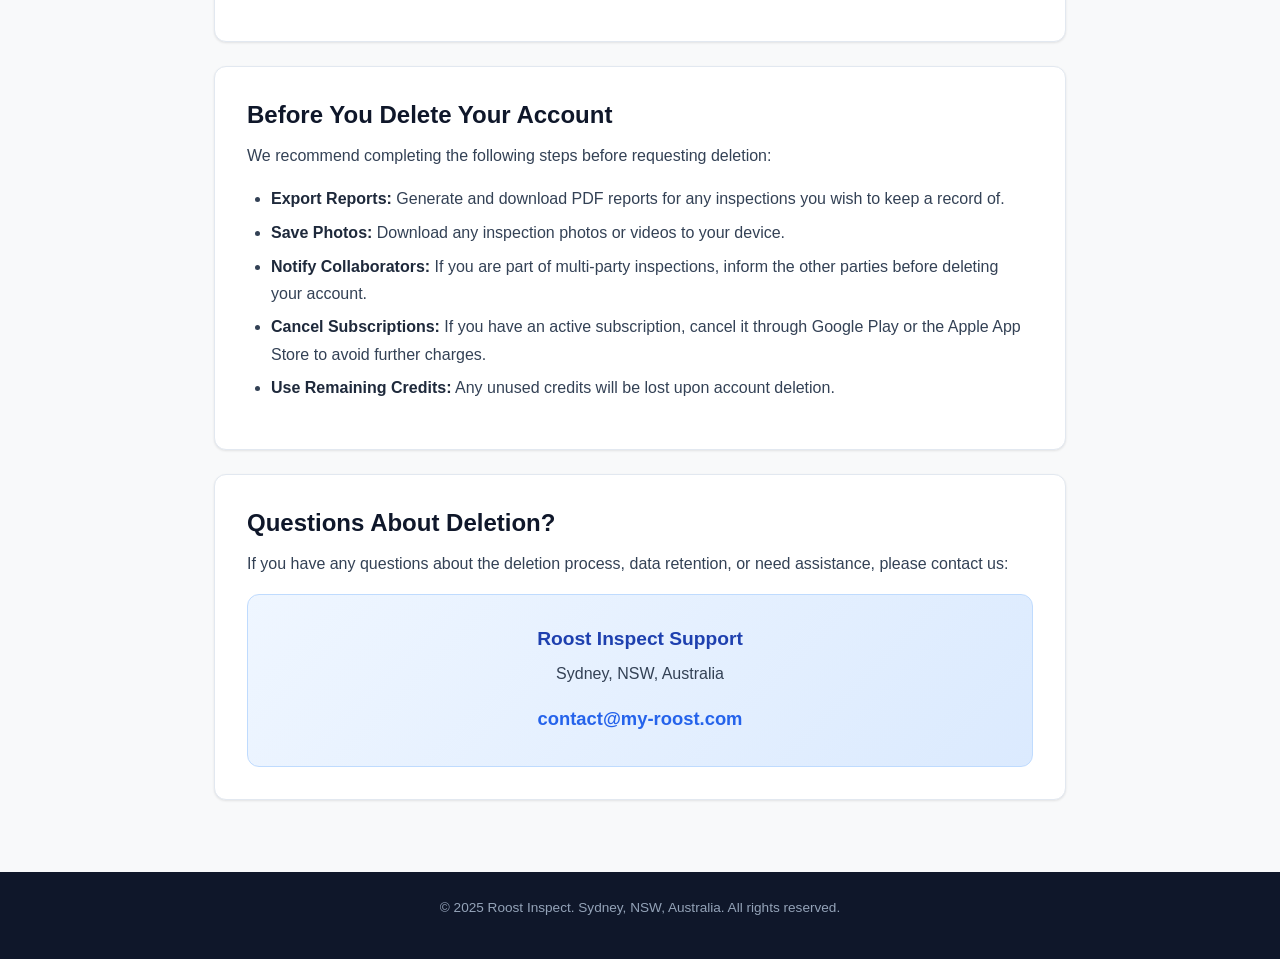
==== commit cd485cd3: "Add CSP and referrer policy, move inline nav handler to nav.js Co-Authored-By: Devin AI <158243242+d" ====
--- a/account-deletion.html
+++ b/account-deletion.html
@@ -2,6 +2,8 @@
 <html lang="en">
 <head>
   <meta charset="UTF-8">
+  <meta http-equiv="Content-Security-Policy" content="default-src 'self'; script-src 'self'; style-src 'self' https://fonts.googleapis.com; font-src https://fonts.gstatic.com; img-src 'self' data:; object-src 'none'; base-uri 'none'; form-action 'none'; frame-ancestors 'none'">
+  <meta name="referrer" content="strict-origin-when-cross-origin">
   <meta name="viewport" content="width=device-width, initial-scale=1.0">
   <title>Account Deletion &mdash; Roost Inspect</title>
   <meta name="description" content="Learn how to delete your Roost Inspect account. Understand what data is deleted, what may be retained, and the deletion timeline.">
@@ -13,6 +15,7 @@
   <link rel="preconnect" href="https://fonts.gstatic.com" crossorigin>
   <link href="https://fonts.googleapis.com/css2?family=Inter:wght@400;500;600;700;800&display=swap" rel="stylesheet">
   <link rel="stylesheet" href="styles.css">
+  <script src="nav.js" defer></script>
 </head>
 <body>
 
@@ -20,7 +23,7 @@
   <nav class="nav-header">
     <div class="nav-container">
       <a href="index.html" class="nav-brand">Roost Inspect</a>
-      <button class="nav-toggle" aria-label="Toggle navigation" onclick="document.querySelector('.nav-links').classList.toggle('open')">
+      <button class="nav-toggle" aria-label="Toggle navigation">
         <span></span><span></span><span></span>
       </button>
       <div class="nav-links">
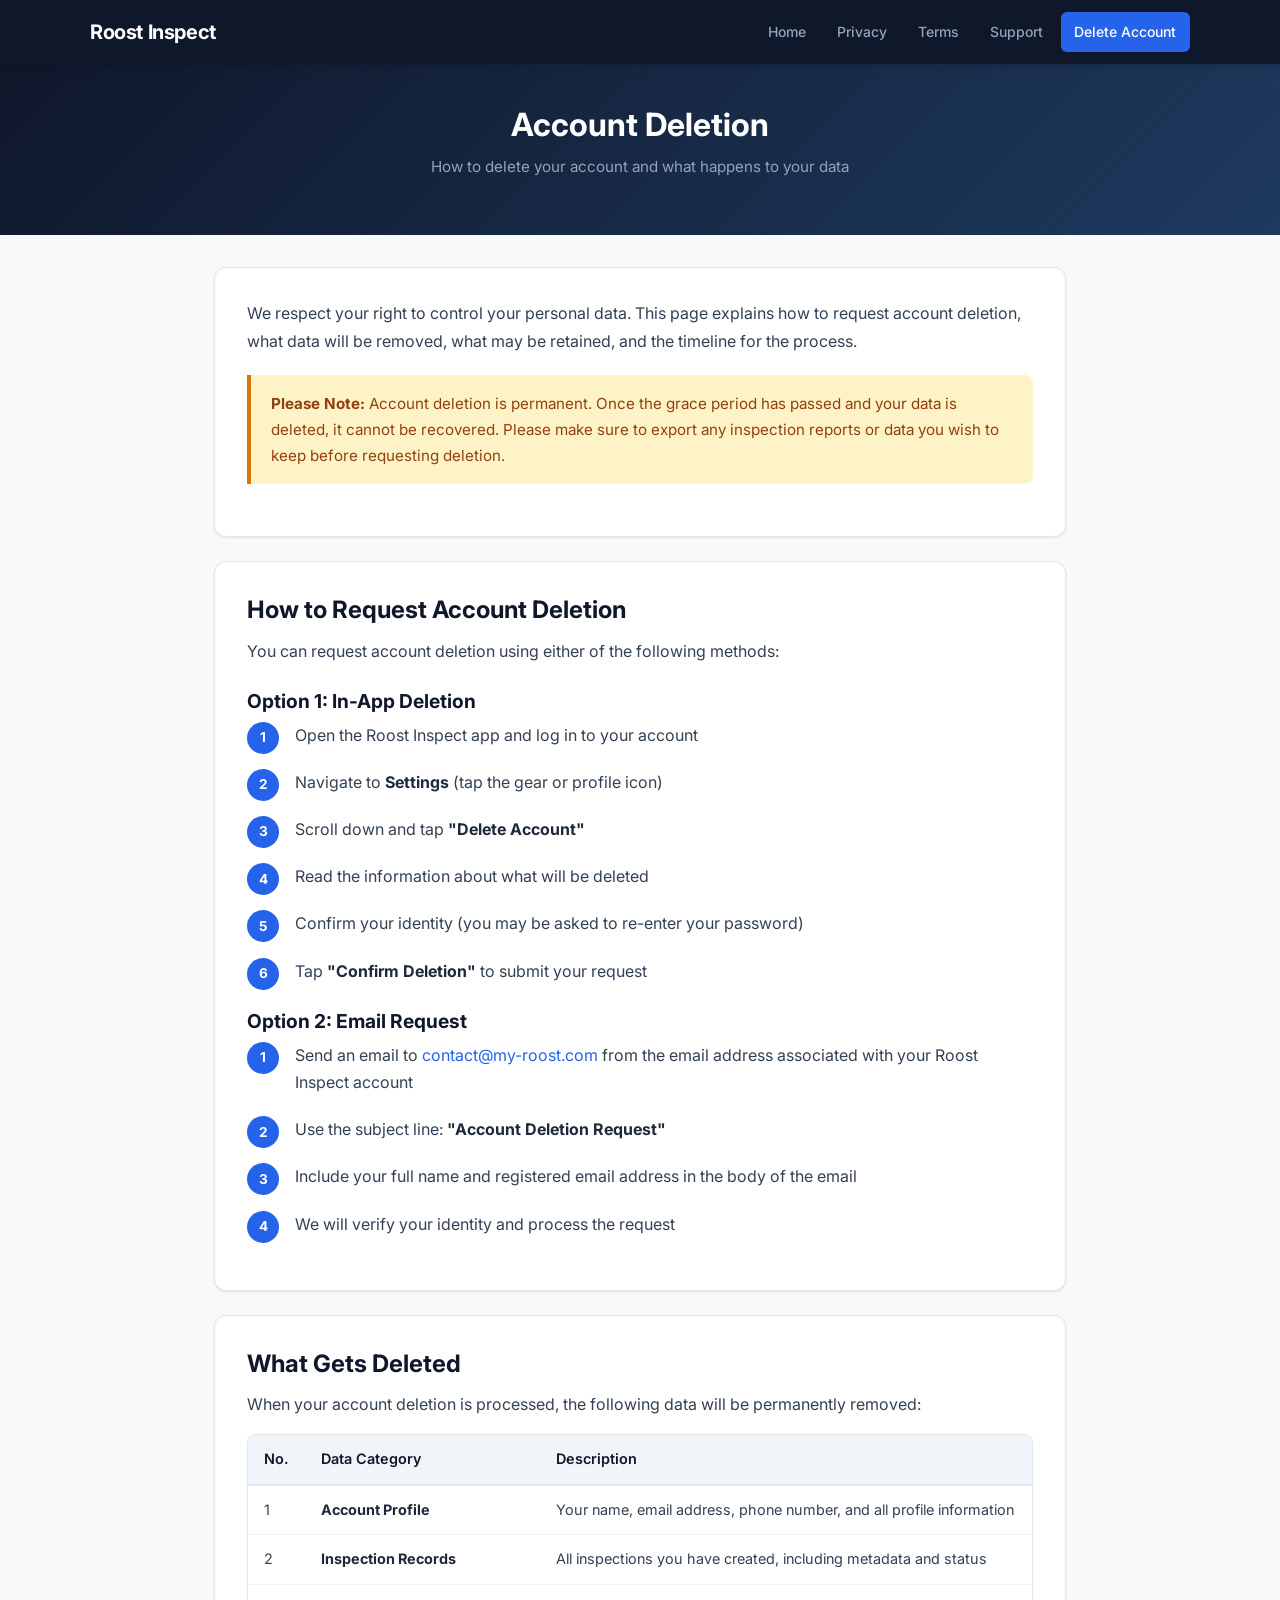
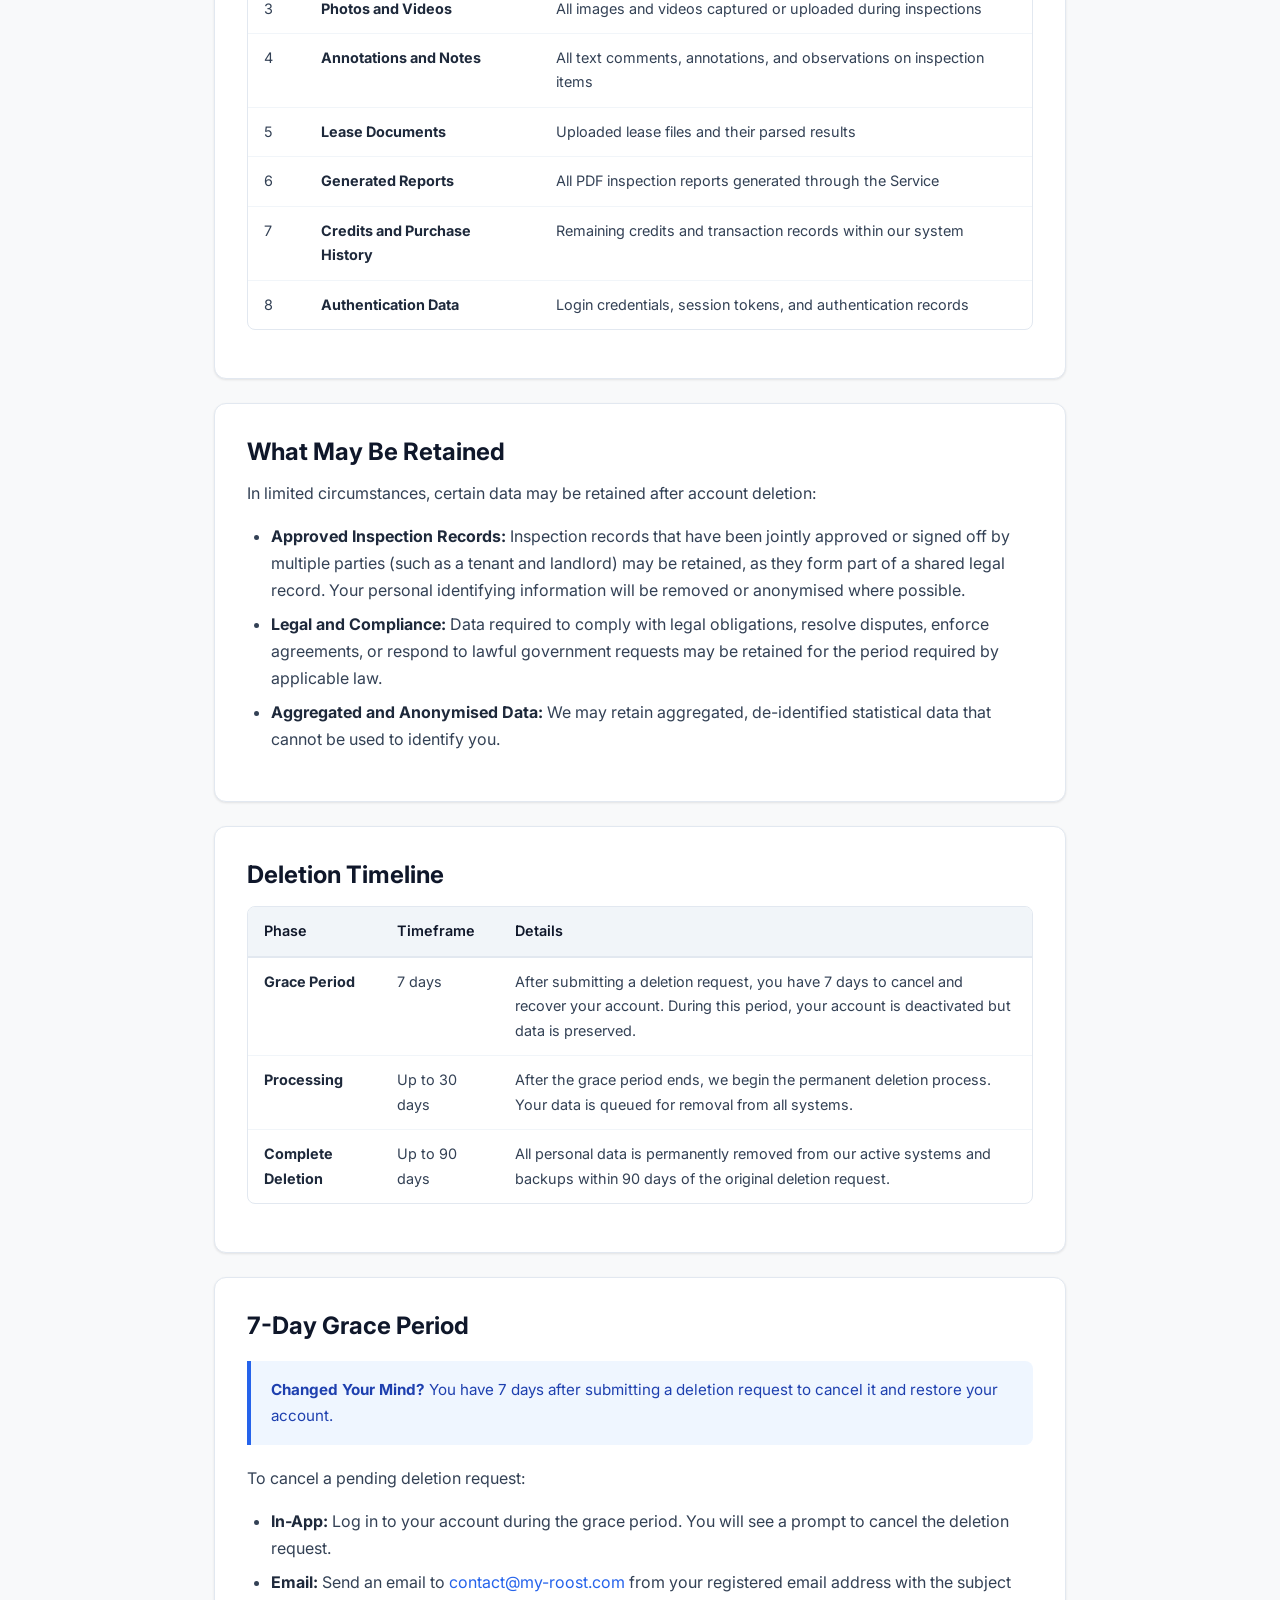
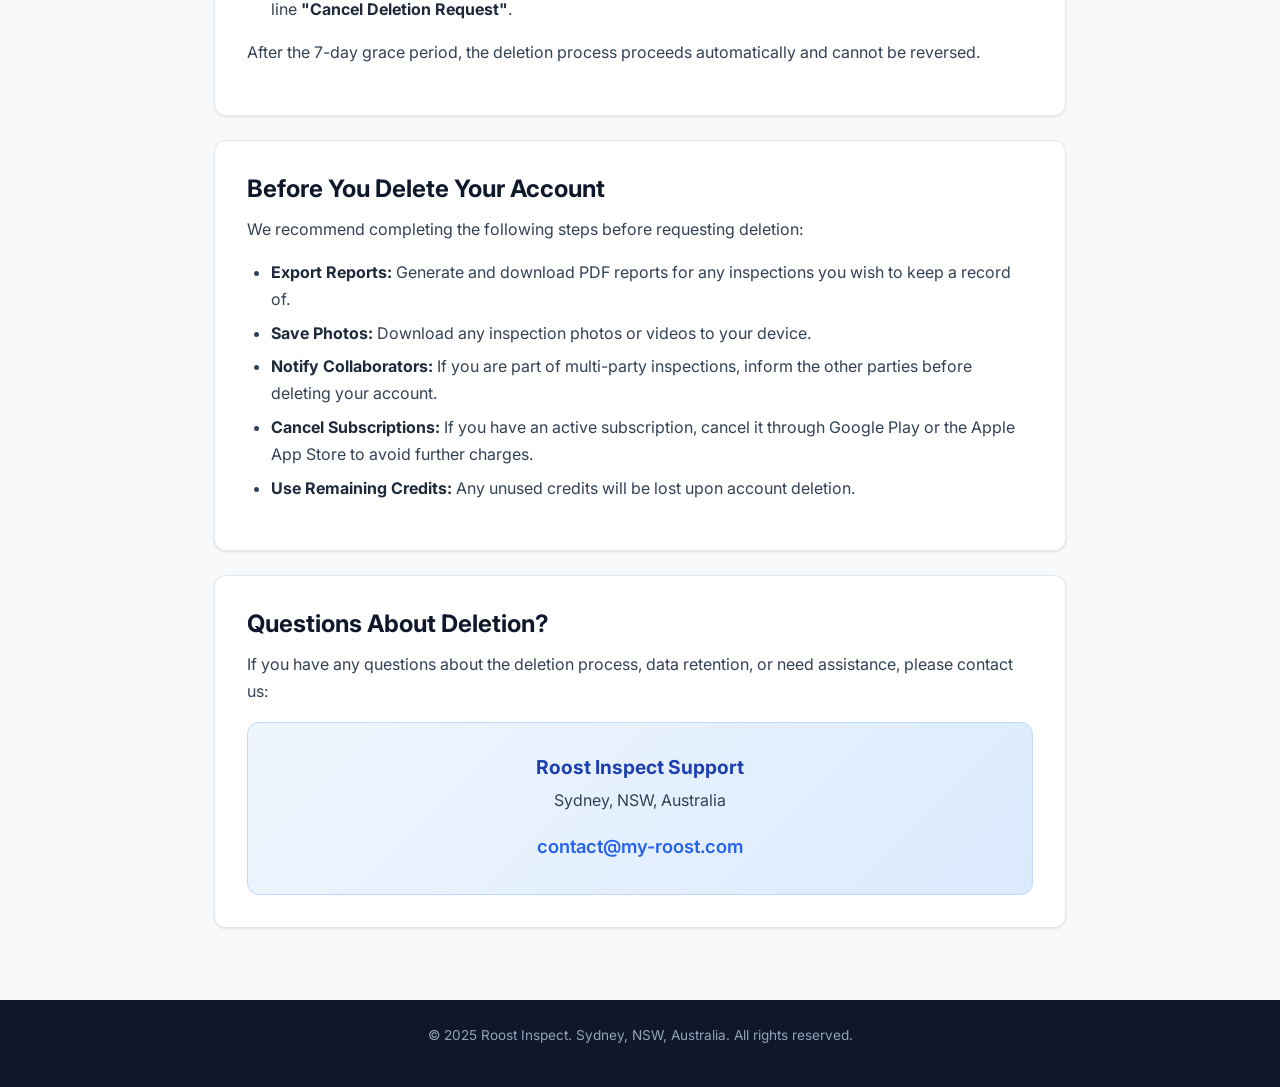
==== commit 692cdab5: "Extract shared nav, footer, contact box, and CSS tokens Co-Authored-By: Devin AI <158243242+devin-ai" ====
--- a/account-deletion.html
+++ b/account-deletion.html
@@ -2,8 +2,6 @@
 <html lang="en">
 <head>
   <meta charset="UTF-8">
-  <meta http-equiv="Content-Security-Policy" content="default-src 'self'; script-src 'self'; style-src 'self' https://fonts.googleapis.com; font-src https://fonts.gstatic.com; img-src 'self' data:; object-src 'none'; base-uri 'none'; form-action 'none'; frame-ancestors 'none'">
-  <meta name="referrer" content="strict-origin-when-cross-origin">
   <meta name="viewport" content="width=device-width, initial-scale=1.0">
   <title>Account Deletion &mdash; Roost Inspect</title>
   <meta name="description" content="Learn how to delete your Roost Inspect account. Understand what data is deleted, what may be retained, and the deletion timeline.">
@@ -15,26 +13,12 @@
   <link rel="preconnect" href="https://fonts.gstatic.com" crossorigin>
   <link href="https://fonts.googleapis.com/css2?family=Inter:wght@400;500;600;700;800&display=swap" rel="stylesheet">
   <link rel="stylesheet" href="styles.css">
-  <script src="nav.js" defer></script>
+  <script src="shared.js" defer></script>
 </head>
 <body>
 
-  <!-- Navigation -->
-  <nav class="nav-header">
-    <div class="nav-container">
-      <a href="index.html" class="nav-brand">Roost Inspect</a>
-      <button class="nav-toggle" aria-label="Toggle navigation">
-        <span></span><span></span><span></span>
-      </button>
-      <div class="nav-links">
-        <a href="index.html">Home</a>
-        <a href="privacy-policy.html">Privacy</a>
-        <a href="terms-of-service.html">Terms</a>
-        <a href="support.html">Support</a>
-        <a href="account-deletion.html" class="active">Delete Account</a>
-      </div>
-    </div>
-  </nav>
+  <!-- Navigation (rendered by shared.js) -->
+  <nav data-site-nav></nav>
 
   <div class="page-wrapper">
     <!-- Page Header -->
@@ -211,20 +195,14 @@
       <div class="card">
         <h2>Questions About Deletion?</h2>
         <p>If you have any questions about the deletion process, data retention, or need assistance, please contact us:</p>
-        <div class="contact-box">
-          <h3>Roost Inspect Support</h3>
-          <p>Sydney, NSW, Australia</p>
-          <a href="mailto:contact@my-roost.com" class="email-link">contact@my-roost.com</a>
-        </div>
+        <div data-contact-box data-heading="Roost Inspect Support"></div>
       </div>
 
     </div>
   </div>
 
-  <!-- Footer -->
-  <footer class="site-footer">
-    <p>&copy; 2025 Roost Inspect. Sydney, NSW, Australia. All rights reserved.</p>
-  </footer>
+  <!-- Footer (rendered by shared.js) -->
+  <footer data-site-footer></footer>
 
 </body>
 </html>
--- a/styles.css
+++ b/styles.css
@@ -1,6 +1,34 @@
 /* ============================================
    Roost Inspect - Legal Pages Stylesheet
    ============================================ */
+
+/* --- Design Tokens --- */
+:root {
+  --color-ink: #0f172a;
+  --color-ink-soft: #1e293b;
+  --color-body: #334155;
+  --color-muted: #475569;
+  --color-muted-light: #64748b;
+  --color-slate: #94a3b8;
+  --color-border: #e2e8f0;
+  --color-surface: #ffffff;
+  --color-surface-alt: #f1f5f9;
+  --color-page: #f8f9fa;
+  --color-accent: #2563eb;
+  --color-accent-dark: #1d4ed8;
+  --color-accent-deep: #1e40af;
+  --color-accent-tint: #eff6ff;
+
+  --radius-md: 8px;
+  --radius-lg: 12px;
+
+  --shadow-surface: 0 1px 3px rgba(0, 0, 0, 0.06), 0 1px 2px rgba(0, 0, 0, 0.04);
+
+  --gradient-header: linear-gradient(135deg, #0f172a 0%, #1e3a5f 100%);
+
+  --space-md: 1.25rem;
+  --space-lg: 2rem;
+}
 
 /* --- Reset & Base --- */
 *, *::before, *::after {
@@ -16,8 +44,8 @@
 
 body {
   font-family: 'Inter', -apple-system, BlinkMacSystemFont, 'Segoe UI', Roboto, sans-serif;
-  background-color: #f8f9fa;
-  color: #334155;
+  background-color: var(--color-page);
+  color: var(--color-body);
   line-height: 1.7;
   font-size: 16px;
   min-height: 100vh;
@@ -27,7 +55,7 @@
 
 /* --- Typography --- */
 h1, h2, h3, h4, h5, h6 {
-  color: #0f172a;
+  color: var(--color-ink);
   line-height: 1.3;
   font-weight: 700;
 }
@@ -39,13 +67,13 @@
 p { margin-bottom: 1rem; }
 
 a {
-  color: #2563eb;
+  color: var(--color-accent);
   text-decoration: none;
   transition: color 0.2s ease;
 }
 
 a:hover {
-  color: #1d4ed8;
+  color: var(--color-accent-dark);
   text-decoration: underline;
 }
 
@@ -59,12 +87,16 @@
 }
 
 strong {
-  color: #1e293b;
-}
+  color: var(--color-ink-soft);
+}
+
+/* --- Spacing Utilities --- */
+.u-mt-md { margin-top: var(--space-md); }
+.u-mt-lg { margin-top: var(--space-lg); }
 
 /* --- Navigation --- */
 .nav-header {
-  background-color: #0f172a;
+  background-color: var(--color-ink);
   padding: 0 1.5rem;
   position: sticky;
   top: 0;
@@ -104,7 +136,7 @@
 }
 
 .nav-links a {
-  color: #94a3b8;
+  color: var(--color-slate);
   text-decoration: none;
   padding: 0.5rem 0.85rem;
   border-radius: 6px;
@@ -122,7 +154,7 @@
 
 .nav-links a.active {
   color: #ffffff;
-  background-color: #2563eb;
+  background-color: var(--color-accent);
 }
 
 /* Hamburger Menu */
@@ -157,30 +189,43 @@
   padding: 2rem 1.5rem 3rem;
 }
 
-/* --- Card --- */
+/* --- Elevated Surfaces (cards) --- */
+.card,
+.link-card {
+  background: var(--color-surface);
+  border-radius: var(--radius-lg);
+  box-shadow: var(--shadow-surface);
+  border: 1px solid var(--color-border);
+}
+
 .card {
-  background: #ffffff;
-  border-radius: 12px;
   padding: 2rem;
   margin-bottom: 1.5rem;
-  box-shadow: 0 1px 3px rgba(0, 0, 0, 0.06), 0 1px 2px rgba(0, 0, 0, 0.04);
-  border: 1px solid #e2e8f0;
 }
 
 .card h2:first-child {
   margin-top: 0;
 }
 
+/* --- Page Banners (hero / page header) --- */
+.hero,
+.page-header {
+  background: var(--gradient-header);
+  color: #ffffff;
+  text-align: center;
+}
+
+.hero h1,
+.page-header h1 {
+  color: #ffffff;
+}
+
 /* --- Hero Section --- */
 .hero {
-  background: linear-gradient(135deg, #0f172a 0%, #1e3a5f 100%);
-  color: #ffffff;
   padding: 3.5rem 1.5rem;
-  text-align: center;
 }
 
 .hero h1 {
-  color: #ffffff;
   font-size: 2.5rem;
   margin-bottom: 0.75rem;
   font-weight: 800;
@@ -196,20 +241,16 @@
 
 /* --- Page Header --- */
 .page-header {
-  background: linear-gradient(135deg, #0f172a 0%, #1e3a5f 100%);
-  color: #ffffff;
   padding: 2.5rem 1.5rem;
-  text-align: center;
 }
 
 .page-header h1 {
-  color: #ffffff;
   font-size: 2rem;
   margin-bottom: 0.5rem;
 }
 
 .page-header .subtitle {
-  color: #94a3b8;
+  color: var(--color-slate);
   font-size: 0.95rem;
 }
 
@@ -222,11 +263,7 @@
 }
 
 .link-card {
-  background: #ffffff;
-  border-radius: 12px;
   padding: 1.75rem;
-  box-shadow: 0 1px 3px rgba(0, 0, 0, 0.06), 0 1px 2px rgba(0, 0, 0, 0.04);
-  border: 1px solid #e2e8f0;
   transition: transform 0.2s ease, box-shadow 0.2s ease;
   text-decoration: none;
   display: block;
@@ -243,7 +280,7 @@
 .link-card .card-icon {
   width: 44px;
   height: 44px;
-  background-color: #eff6ff;
+  background-color: var(--color-accent-tint);
   border-radius: 10px;
   display: flex;
   align-items: center;
@@ -254,7 +291,7 @@
 .link-card .card-icon svg {
   width: 22px;
   height: 22px;
-  stroke: #2563eb;
+  stroke: var(--color-accent);
   fill: none;
   stroke-width: 2;
   stroke-linecap: round;
@@ -264,28 +301,28 @@
 .link-card h3 {
   margin-top: 0;
   font-size: 1.1rem;
-  color: #0f172a;
+  color: var(--color-ink);
 }
 
 .link-card p {
-  color: #64748b;
+  color: var(--color-muted-light);
   font-size: 0.9rem;
   margin-bottom: 0;
 }
 
 /* --- Callout Box --- */
 .callout {
-  background-color: #eff6ff;
-  border-left: 4px solid #2563eb;
-  border-radius: 0 8px 8px 0;
-  padding: 1rem 1.25rem;
-  margin: 1.25rem 0;
+  background-color: var(--color-accent-tint);
+  border-left: 4px solid var(--color-accent);
+  border-radius: 0 var(--radius-md) var(--radius-md) 0;
+  padding: 1rem var(--space-md);
+  margin: var(--space-md) 0;
   font-size: 0.95rem;
-  color: #1e40af;
+  color: var(--color-accent-deep);
 }
 
 .callout strong {
-  color: #1e40af;
+  color: var(--color-accent-deep);
 }
 
 .callout-warning {
@@ -302,8 +339,8 @@
 .table-wrapper {
   overflow-x: auto;
   margin: 1rem 0;
-  border-radius: 8px;
-  border: 1px solid #e2e8f0;
+  border-radius: var(--radius-md);
+  border: 1px solid var(--color-border);
 }
 
 table {
@@ -313,21 +350,21 @@
 }
 
 thead {
-  background-color: #f1f5f9;
+  background-color: var(--color-surface-alt);
 }
 
 th {
   text-align: left;
   padding: 0.75rem 1rem;
   font-weight: 600;
-  color: #0f172a;
-  border-bottom: 2px solid #e2e8f0;
+  color: var(--color-ink);
+  border-bottom: 2px solid var(--color-border);
   white-space: nowrap;
 }
 
 td {
   padding: 0.75rem 1rem;
-  border-bottom: 1px solid #f1f5f9;
+  border-bottom: 1px solid var(--color-surface-alt);
   vertical-align: top;
 }
 
@@ -341,8 +378,8 @@
 
 /* --- FAQ / Accordion --- */
 .faq-item {
-  border-bottom: 1px solid #e2e8f0;
-  padding: 1.25rem 0;
+  border-bottom: 1px solid var(--color-border);
+  padding: var(--space-md) 0;
 }
 
 .faq-item:last-child {
@@ -351,7 +388,7 @@
 
 .faq-question {
   font-weight: 600;
-  color: #0f172a;
+  color: var(--color-ink);
   font-size: 1.05rem;
   margin-bottom: 0.5rem;
   cursor: pointer;
@@ -361,14 +398,14 @@
 }
 
 .faq-question .q-marker {
-  color: #2563eb;
+  color: var(--color-accent);
   font-weight: 700;
   flex-shrink: 0;
 }
 
 .faq-answer {
   padding-left: 1.75rem;
-  color: #475569;
+  color: var(--color-muted);
 }
 
 .faq-answer p:last-child {
@@ -386,7 +423,7 @@
   counter-increment: step-counter;
   position: relative;
   padding-left: 3rem;
-  margin-bottom: 1.25rem;
+  margin-bottom: var(--space-md);
 }
 
 .steps-list li::before {
@@ -396,7 +433,7 @@
   top: 0;
   width: 2rem;
   height: 2rem;
-  background-color: #2563eb;
+  background-color: var(--color-accent);
   color: #ffffff;
   border-radius: 50%;
   font-weight: 700;
@@ -408,15 +445,15 @@
 
 /* --- Section Number Headers --- */
 .section-num {
-  color: #2563eb;
+  color: var(--color-accent);
   font-weight: 700;
   margin-right: 0.25rem;
 }
 
 /* --- Footer --- */
 .site-footer {
-  background-color: #0f172a;
-  color: #94a3b8;
+  background-color: var(--color-ink);
+  color: var(--color-slate);
   text-align: center;
   padding: 1.5rem;
   font-size: 0.85rem;
@@ -424,7 +461,7 @@
 }
 
 .site-footer a {
-  color: #94a3b8;
+  color: var(--color-slate);
   text-decoration: underline;
 }
 
@@ -435,8 +472,8 @@
 /* --- Effective Date Badge --- */
 .effective-date {
   display: inline-block;
-  background-color: #f1f5f9;
-  color: #475569;
+  background-color: var(--color-surface-alt);
+  color: var(--color-muted);
   padding: 0.35rem 0.85rem;
   border-radius: 20px;
   font-size: 0.85rem;
@@ -447,21 +484,21 @@
 /* --- Contact Box --- */
 .contact-box {
   background: linear-gradient(135deg, #eff6ff 0%, #dbeafe 100%);
-  border-radius: 12px;
+  border-radius: var(--radius-lg);
   padding: 2rem;
   text-align: center;
   border: 1px solid #bfdbfe;
 }
 
 .contact-box h3 {
-  color: #1e40af;
+  color: var(--color-accent-deep);
   margin-top: 0;
 }
 
 .contact-box .email-link {
   font-size: 1.15rem;
   font-weight: 600;
-  color: #2563eb;
+  color: var(--color-accent);
 }
 
 /* --- Responsive: Tablet --- */
@@ -476,11 +513,11 @@
     top: 64px;
     left: 0;
     right: 0;
-    background-color: #0f172a;
+    background-color: var(--color-ink);
     flex-direction: column;
     padding: 0.75rem 1rem 1rem;
     gap: 0.125rem;
-    border-top: 1px solid #1e293b;
+    border-top: 1px solid var(--color-ink-soft);
     box-shadow: 0 8px 16px rgba(0, 0, 0, 0.2);
   }
 
@@ -506,7 +543,7 @@
   }
 
   .card {
-    padding: 1.5rem 1.25rem;
+    padding: 1.5rem var(--space-md);
   }
 
   h1 { font-size: 1.6rem; }
